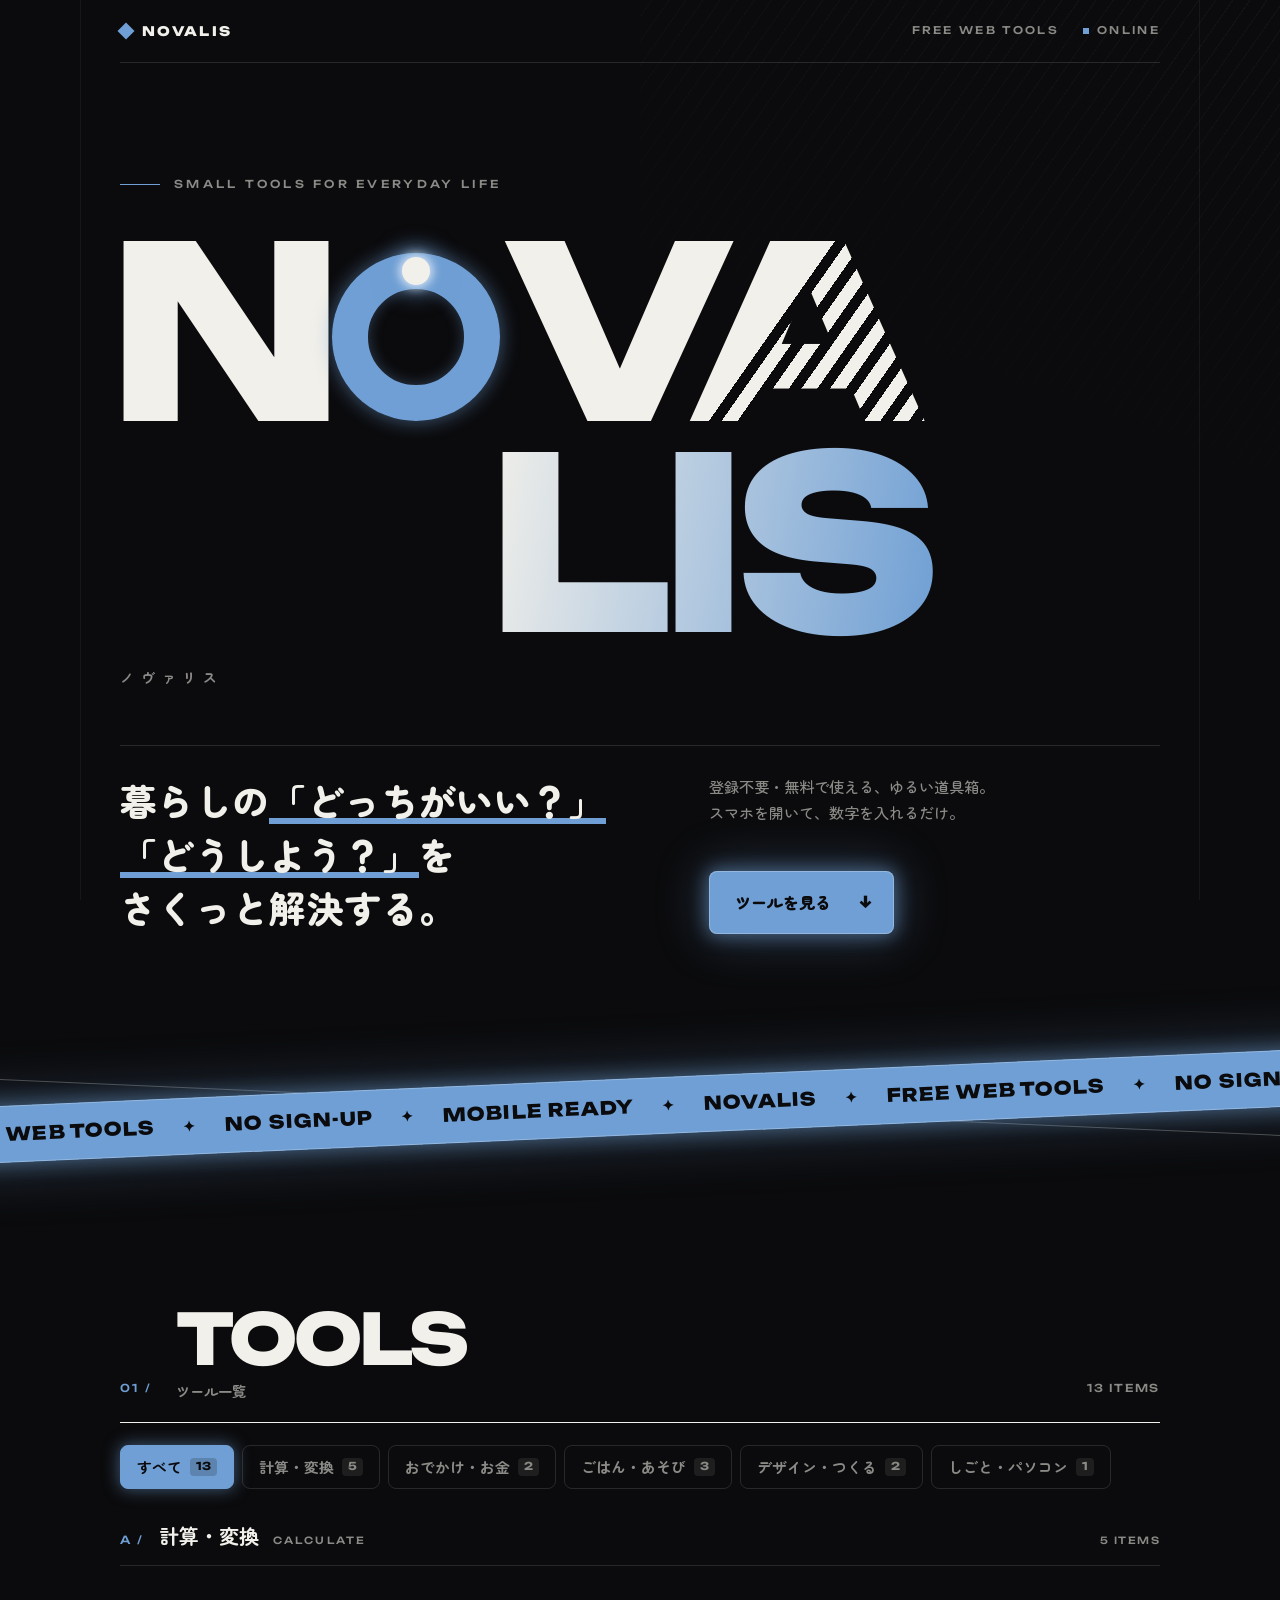
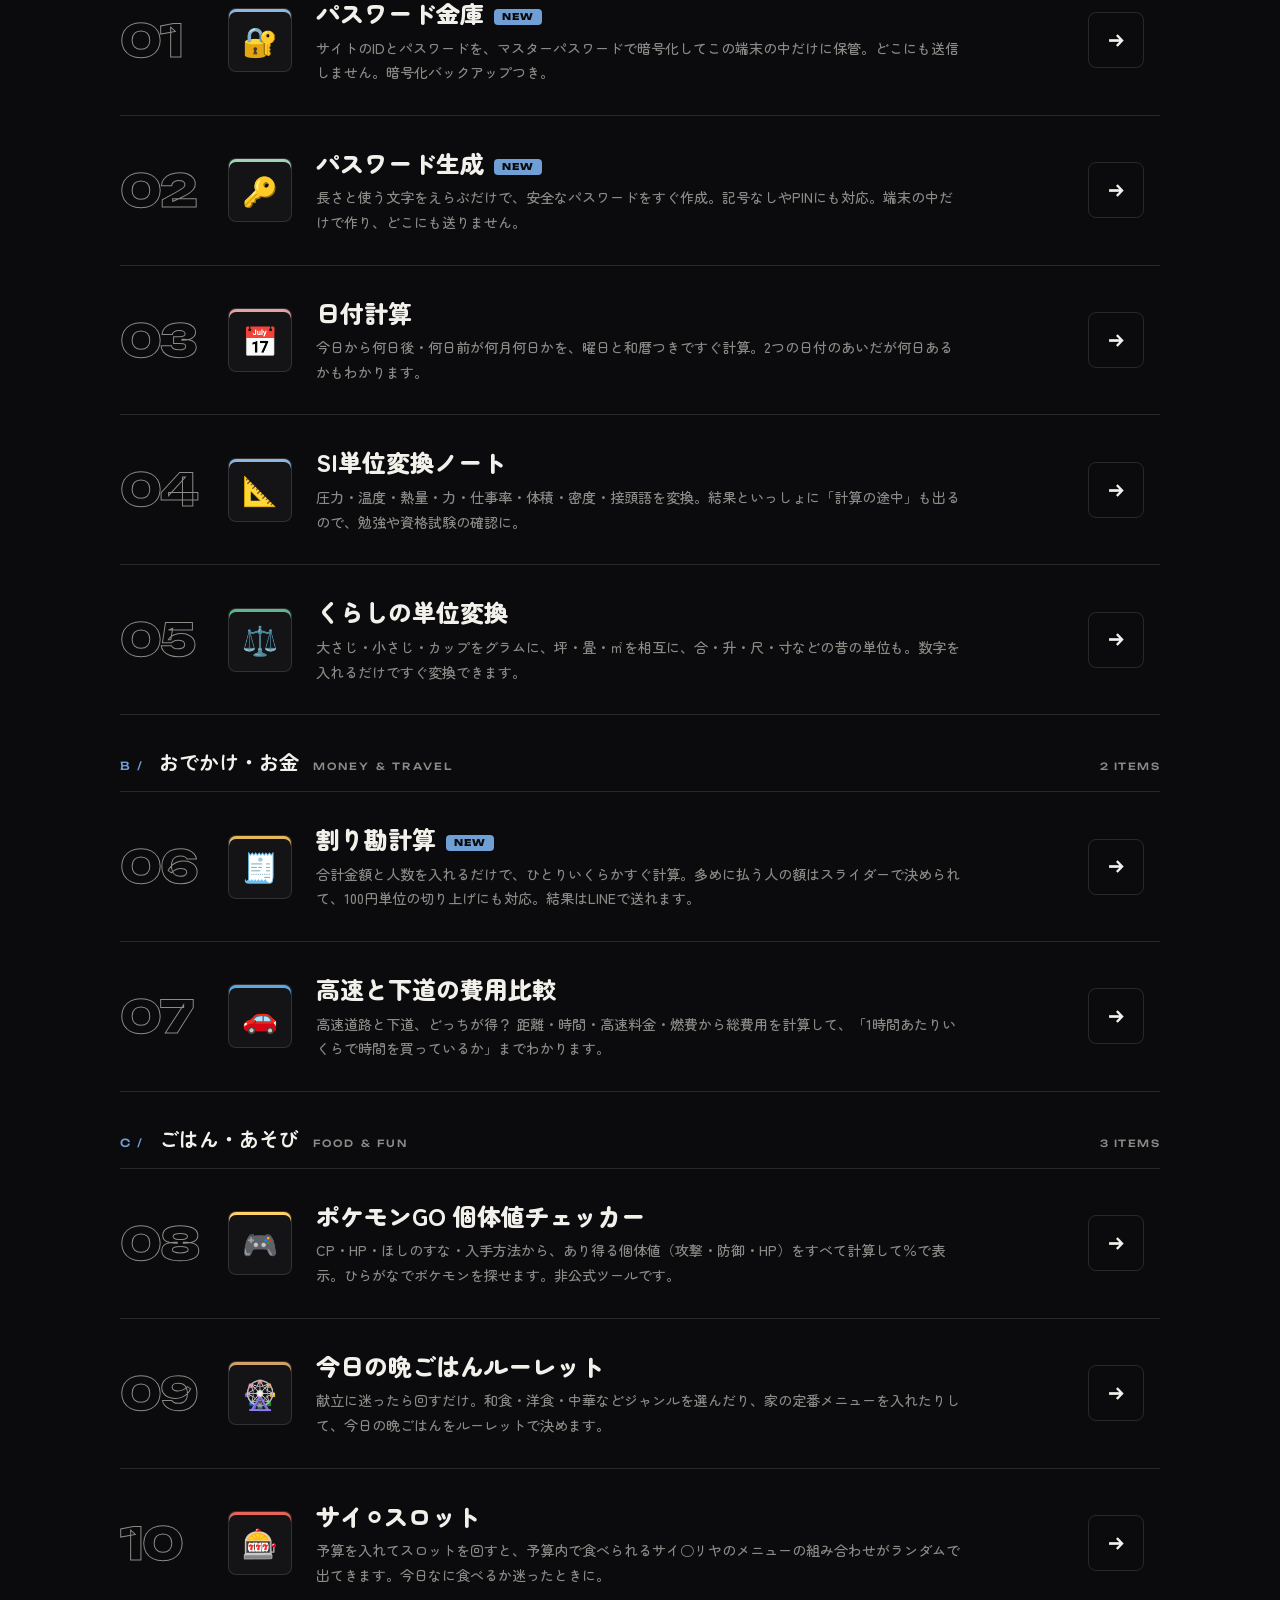
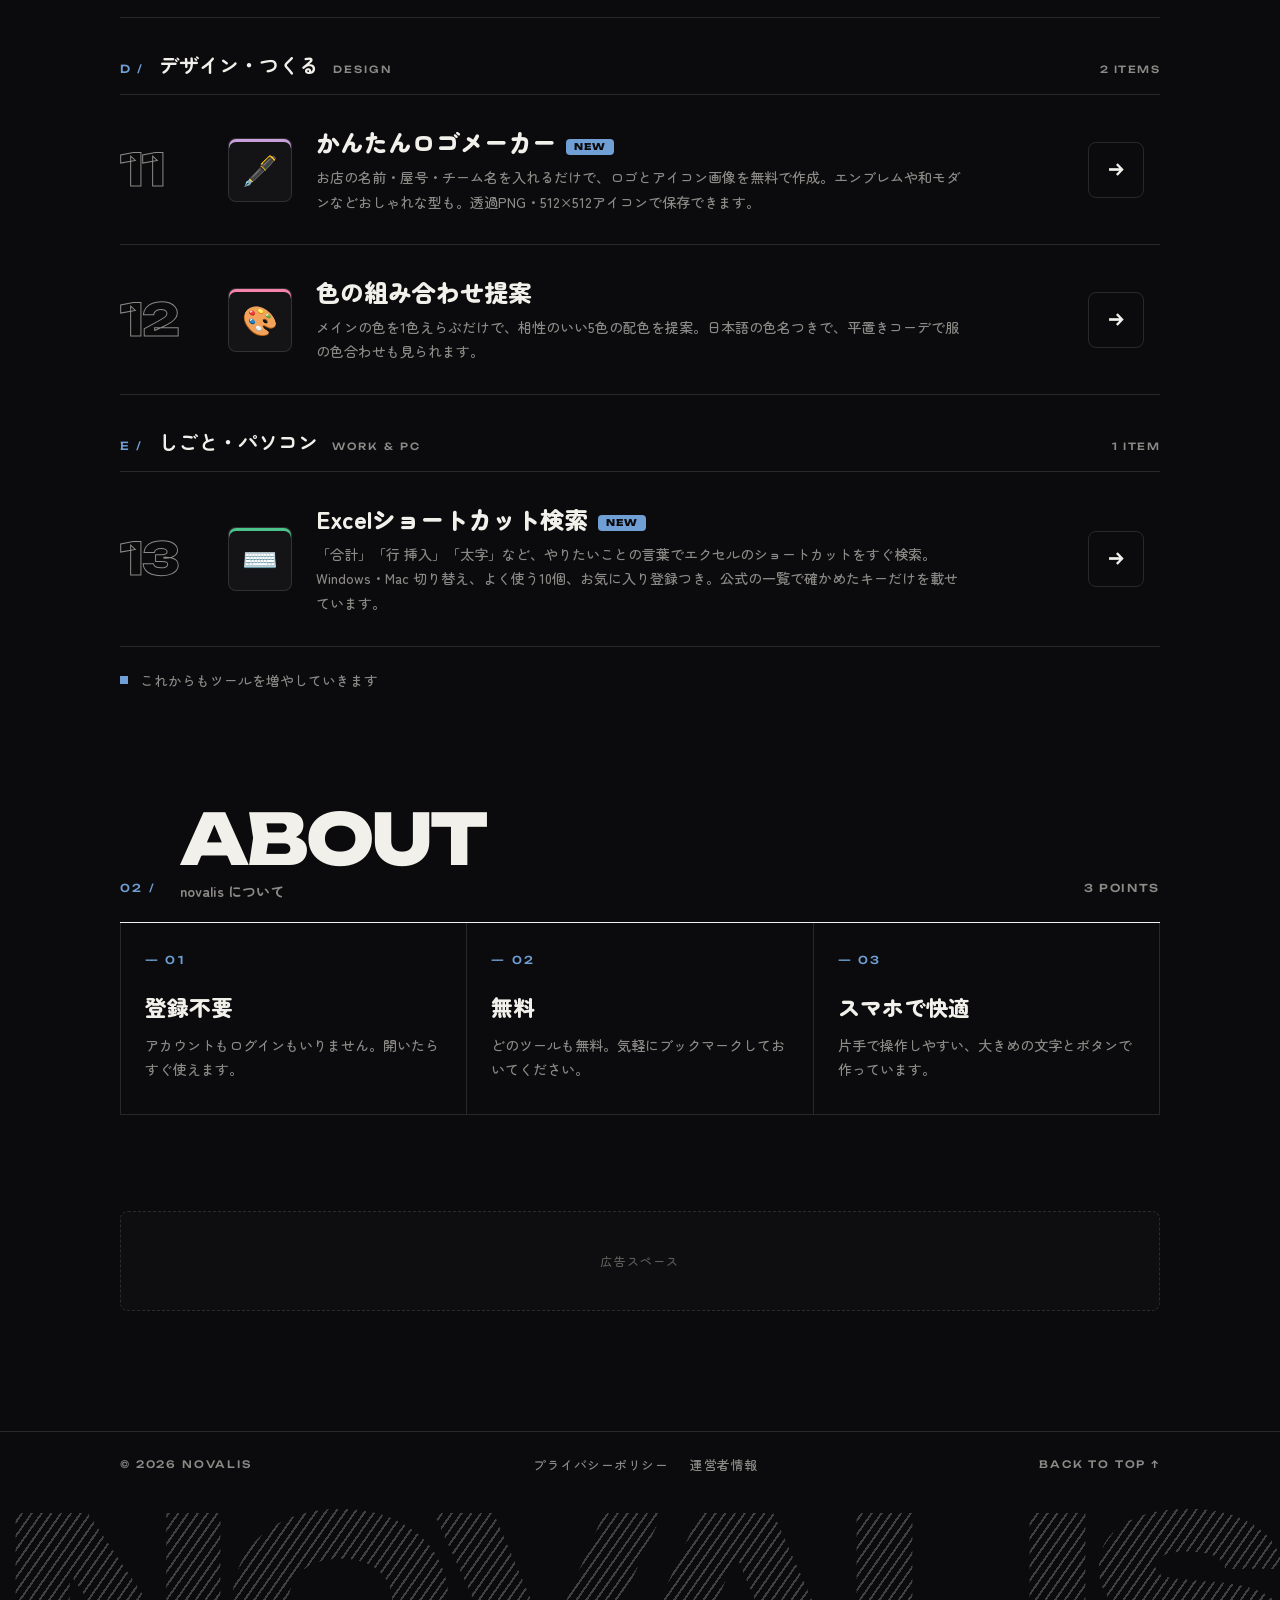
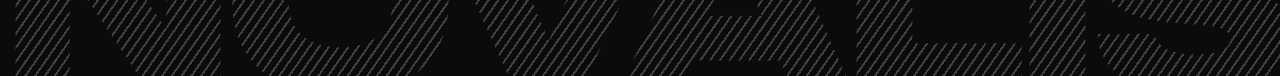
==== index.html @ 73d32dec "トップページに「Excelショートカット検索」を追加（区分「しごと・パソコン」を新設・noscript・sitemap・README） Co-Authored-By: Claude Opus 5.5 " ====
<!DOCTYPE html>
<html lang="ja">
<head>
  <meta charset="UTF-8">
  <meta name="viewport" content="width=device-width, initial-scale=1">
  <title>novalis｜暮らしの「どっちがいい？」を解決する無料Webツール集</title>
  <meta name="description" content="高速と下道の料金比較、予算内のランチメニュー決めスロットなど、暮らしのちょっとした「どっちがいい？」「どうしよう？」をさくっと解決する無料Webツール集。登録不要、スマホでもすぐ使えます。">
  <link rel="canonical" href="https://novalis-lab.github.io/">
  <meta name="theme-color" content="#0b0b0d">
  <!-- LINEやXでシェアしたときの表示 -->
  <meta property="og:type" content="website">
  <meta property="og:site_name" content="novalis">
  <meta property="og:locale" content="ja_JP">
  <meta property="og:url" content="https://novalis-lab.github.io/">
  <meta property="og:title" content="novalis｜暮らしの「どっちがいい？」を解決する無料Webツール集">
  <meta property="og:description" content="高速と下道の料金比較、予算内のメニュー決めスロットなど、登録不要ですぐ使える無料Webツール集。">
  <meta property="og:image" content="https://novalis-lab.github.io/ogp.png?v=20261113">
  <meta property="og:image:width" content="1200">
  <meta property="og:image:height" content="630">
  <meta property="og:image:alt" content="novalis - 暮らしの「どっちがいい？」をさくっと解決する無料Webツール集">
  <meta name="twitter:card" content="summary_large_image">
  <!-- 検索エンジン向けのサイト情報 -->
  <script type="application/ld+json">
  {
    "@context": "https://schema.org",
    "@type": "WebSite",
    "name": "novalis",
    "alternateName": "ノヴァリス",
    "url": "https://novalis-lab.github.io/",
    "description": "暮らしのちょっとした「どっちがいい？」「どうしよう？」をさくっと解決する無料Webツール集。",
    "inLanguage": "ja"
  }
  </script>
  <!-- サイトのアイコン（ブラウザのタブ・スマホのホーム画面） -->
  <link rel="icon" href="/icon.svg" type="image/svg+xml">
  <link rel="icon" href="/favicon-32.png" sizes="32x32" type="image/png">
  <link rel="icon" href="/icon-192.png" sizes="192x192" type="image/png">
  <link rel="apple-touch-icon" href="/apple-touch-icon.png">
  <link rel="manifest" href="/site.webmanifest">
  <!-- フォント（Google Fonts・無料） -->
  <link rel="preconnect" href="https://fonts.googleapis.com">
  <link rel="preconnect" href="https://fonts.gstatic.com" crossorigin>
  <!-- 全ページ共通（日本語フォント Zen Maru Gothic・角の丸み） -->
  <link rel="stylesheet" href="/common.css?v=20261113d">
  <link rel="stylesheet" href="style.css?v=20261113i">
</head>
<body>
  <!-- 背景の飾り（縦のガイド線と斜めのライン） -->
  <div class="bg" aria-hidden="true">
    <span class="bg-cols"></span>
    <span class="bg-slash"></span>
  </div>

  <div class="inner">
    <div class="topbar">
      <a class="logo" href="/"><span class="logo-mark" aria-hidden="true"></span>NOVALIS</a>
      <div class="topbar-meta">
        <span class="hide-sp">FREE WEB TOOLS</span>
        <span class="live">ONLINE</span>
      </div>
    </div>

    <header class="hero">
      <p class="hero-kicker">SMALL TOOLS FOR EVERYDAY LIFE</p>
      <h1 class="hero-title">
        <span class="hero-en" aria-hidden="true">
          <span class="line line-1"><span>N<i class="o"></i><span class="va">VA</span></span></span>
          <span class="line line-2"><span class="outline">LIS</span></span>
        </span>
        <span class="hero-ja-name">ノヴァリス</span>
      </h1>
      <div class="hero-grid">
        <p class="hero-copy reveal">暮らしの<em>「どっちがいい？」</em><br><em>「どうしよう？」</em>を<br>さくっと解決する。</p>
        <div class="hero-side reveal">
          <p class="hero-lead">登録不要・無料で使える、ゆるい道具箱。<br>スマホを開いて、数字を入れるだけ。</p>
          <a class="hero-cta" href="#tools">ツールを見る<span class="arrow" aria-hidden="true">↓</span></a>
        </div>
      </div>
    </header>
  </div>

  <!-- 斜めに流れる帯（飾り） -->
  <div class="ticker-wrap" aria-hidden="true">
    <div class="ticker">
      <div class="ticker-track">
        <span>FREE WEB TOOLS</span><span>NO SIGN-UP</span><span>MOBILE READY</span><span>NOVALIS</span>
        <span>FREE WEB TOOLS</span><span>NO SIGN-UP</span><span>MOBILE READY</span><span>NOVALIS</span>
        <span>FREE WEB TOOLS</span><span>NO SIGN-UP</span><span>MOBILE READY</span><span>NOVALIS</span>
        <span>FREE WEB TOOLS</span><span>NO SIGN-UP</span><span>MOBILE READY</span><span>NOVALIS</span>
      </div>
    </div>
  </div>

  <main class="inner">
    <section class="section" id="tools" aria-labelledby="tools-heading">
      <div class="section-head reveal">
        <span class="section-no" aria-hidden="true">01 /</span>
        <h2 id="tools-heading" class="section-title">
          <span class="section-en" aria-hidden="true">TOOLS</span>
          ツール一覧
        </h2>
        <span id="tool-count" class="count"></span>
      </div>

      <!-- ツールのカードは tools.js の内容から自動で作られます -->
      <!-- 区分の切り替えボタン（tools.js の CATEGORIES から自動で作られます） -->
      <div id="tool-filter" class="tool-filter" aria-label="ツールの区分"></div>
      <!-- 区分ごとの見出しとカード（tools.js の内容から自動で作られます） -->
      <div id="tool-groups" class="tool-groups"></div>

      <!-- JavaScriptが動かないときのための予備のリンク -->
      <noscript>
        <ul class="tool-list">
          <li><a class="tool-card" href="https://novalis-lab.github.io/excel-shortcuts/">Excelショートカット検索</a></li>
          <li><a class="tool-card" href="https://novalis-lab.github.io/logo-maker/">かんたんロゴメーカー</a></li>
          <li><a class="tool-card" href="https://novalis-lab.github.io/warikan/">割り勘計算</a></li>
          <li><a class="tool-card" href="https://novalis-lab.github.io/password-vault/">パスワード金庫</a></li>
          <li><a class="tool-card" href="https://novalis-lab.github.io/password-generator/">パスワード生成</a></li>
          <li><a class="tool-card" href="https://novalis-lab.github.io/iv-checker/">ポケモンGO 個体値チェッカー</a></li>
          <li><a class="tool-card" href="https://novalis-lab.github.io/color-palette/">色の組み合わせ提案</a></li>
          <li><a class="tool-card" href="https://novalis-lab.github.io/dinner-roulette/">今日の晩ごはんルーレット</a></li>
          <li><a class="tool-card" href="https://novalis-lab.github.io/date-calc/">日付計算</a></li>
          <li><a class="tool-card" href="https://novalis-lab.github.io/si-converter/">SI単位変換ノート</a></li>
          <li><a class="tool-card" href="https://novalis-lab.github.io/unit-converter/">くらしの単位変換</a></li>
          <li><a class="tool-card" href="https://novalis-lab.github.io/highway-cost/">高速と下道の費用比較</a></li>
          <li><a class="tool-card" href="https://novalis-lab.github.io/sai-slot/">サイ⚪︎スロット</a></li>
        </ul>
      </noscript>

      <p class="coming-soon"><span class="pulse" aria-hidden="true"></span>これからもツールを増やしていきます</p>
    </section>

    <section class="section" aria-labelledby="about-heading">
      <div class="section-head reveal">
        <span class="section-no" aria-hidden="true">02 /</span>
        <h2 id="about-heading" class="section-title">
          <span class="section-en" aria-hidden="true">ABOUT</span>
          novalis について
        </h2>
        <span class="count" aria-hidden="true">3 POINTS</span>
      </div>
      <ul class="features">
        <li class="reveal"><span class="feature-no">— 01</span><span class="feature-title">登録不要</span><span class="feature-text">アカウントもログインもいりません。開いたらすぐ使えます。</span></li>
        <li class="reveal"><span class="feature-no">— 02</span><span class="feature-title">無料</span><span class="feature-text">どのツールも無料。気軽にブックマークしておいてください。</span></li>
        <li class="reveal"><span class="feature-no">— 03</span><span class="feature-title">スマホで快適</span><span class="feature-text">片手で操作しやすい、大きめの文字とボタンで作っています。</span></li>
      </ul>
    </section>

    <!-- 広告スペース：将来ここに広告のコードを貼り付けます -->
    <aside class="ad-slot" aria-label="広告">
      <!-- 例：Google AdSense のコードをこの中に貼る -->
      <span class="ad-placeholder">広告スペース</span>
    </aside>
  </main>

  <footer class="site-footer">
    <div class="inner footer-row">
      <p>© <span id="year"></span> NOVALIS</p>
      <ul class="footer-links">
        <li><a href="/privacy/">プライバシーポリシー</a></li>
        <li><a href="/about/">運営者情報</a></li>
      </ul>
      <a href="#top" onclick="window.scrollTo({top:0});return false;">BACK TO TOP ↑</a>
    </div>
    <p class="footer-logo" aria-hidden="true">NOVALIS</p>
  </footer>

  <!-- ツールの一覧を先に読み込み、そのあとカードを作るプログラムを読み込みます -->
  <script src="tools.js?v=20261113n"></script>
  <script src="main.js?v=20261113l"></script>
</body>
</html>
---- common.css ----
/* ============================================================
   novalis 共通CSS（トップページと各ツールで読み込む）
   https://novalis-lab.github.io/common.css

   ・フォント（Google Fonts・無料）と角の丸みを、ここ1か所で管理します
   ・ここを変えて公開すると、読み込んでいる全ページに反映されます
     （各ページの common.css?v=〇〇 の数字も変えると、確実に新しい内容になります）
   ============================================================ */

/* Google Fonts（無料）
   ・Zen Maru Gothic … 日本語の見出し・本文（丸みのあるやわらかいゴシック）
   ・Unbounded       … 英字ロゴ「NOVALIS」・英字の見出し・数字 */
/* 日本語は「普通（400）」と「太字（700）」の2種類だけ読み込む。
   ページ側で 500 や 900 を指定していても、それぞれ 400・700 で表示されて、文字が潰れて見えない */
@import url("https://fonts.googleapis.com/css2?family=Unbounded:wght@500;700;800&family=Zen+Maru+Gothic:wght@400;700&display=swap");

:root {
  /* 日本語の見出し・本文のフォント */
  --font: "Zen Maru Gothic", "Hiragino Maru Gothic ProN", "Hiragino Sans", "Yu Gothic", "Noto Sans JP", Meiryo, sans-serif;

  /* 英字ロゴ・英字の見出し・数字のフォント */
  --font-en: "Unbounded", "Zen Maru Gothic", sans-serif;

  /* ボタンやカードの角の丸み */
  --radius: 8px;
}

/* 暗い背景でも文字が太って見えないように、なめらかに細く表示する（Mac・iPhone） */
body {
  -webkit-font-smoothing: antialiased;
  -moz-osx-font-smoothing: grayscale;
}

/* iPhone でボタンなどを連打しても、ダブルタップで画面が拡大・縮小しないように
   （manipulation はピンチでの拡大・スクロールはそのまま使える） */
button, a, input, textarea, select, label, summary,
[role="button"], [role="tab"], [data-role] {
  touch-action: manipulation;
}
---- style.css ----
/* ============================================================
   色やフォントの設定（ここを変えると全体が変わります）
   ============================================================ */
:root {
  --bg: #0b0b0d;          /* 背景（ほぼ黒） */
  --bg-2: #141417;        /* 少し明るい黒（アイコンの箱など） */
  --text: #f2f0ea;        /* 文字（少しあたたかい白） */
  --muted: #8b8a86;       /* 薄い文字 */
  --line: rgba(255, 255, 255, 0.12);
  --accent: #6f9fd4;      /* 差し色（落ち着いた青）※ここを変えると全体の差し色が変わる（ボタンと帯の光 .hero-cta / .ticker の色も合わせて変える） */
  --accent-ink: #0b0b0d;  /* 差し色の上に乗る文字の色 */
  /* フォント（--font・--font-en）と角の丸み（--radius）は common.css で共通管理 */
  --gutter: clamp(16px, 4vw, 40px);
  --max: 1120px;
}

* { box-sizing: border-box; }
html { -webkit-text-size-adjust: 100%; scroll-behavior: smooth; }
body {
  margin: 0;
  min-height: 100vh;
  background: var(--bg);
  color: var(--text);
  font-family: var(--font);
  font-weight: 500;
  line-height: 1.7;
  overflow-x: hidden;
}
::selection { background: var(--accent); color: var(--accent-ink); }
a { color: inherit; }

/* ---------- 背景（縦のガイド線と斜めのライン） ---------- */
.bg { position: fixed; inset: 0; z-index: -1; pointer-events: none; overflow: hidden; }
.bg-cols {
  position: absolute;
  inset: 0;
  max-width: var(--max);
  margin: 0 auto;
  border-left: 1px solid rgba(255, 255, 255, 0.05);
  border-right: 1px solid rgba(255, 255, 255, 0.05);
  background: linear-gradient(90deg, transparent calc(50% - 0.5px), rgba(255, 255, 255, 0.05) calc(50% - 0.5px), rgba(255, 255, 255, 0.05) calc(50% + 0.5px), transparent calc(50% + 0.5px));
}
.bg-slash {
  position: absolute;
  top: -10%;
  right: -25%;
  width: 75%;
  height: 120%;
  background: repeating-linear-gradient(-55deg, rgba(255, 255, 255, 0.04) 0 1px, transparent 1px 14px);
  animation: drift 14s ease-in-out infinite alternate;
  -webkit-mask-image: linear-gradient(200deg, #000 10%, transparent 60%);
          mask-image: linear-gradient(200deg, #000 10%, transparent 60%);
}

.inner { max-width: var(--max); margin: 0 auto; padding: 0 var(--gutter); }

/* ---------- 一番上のバー ---------- */
.topbar {
  display: flex;
  align-items: center;
  justify-content: space-between;
  gap: 16px;
  padding-top: 20px;
  padding-bottom: 20px;
  border-bottom: 1px solid var(--line);
  font-family: var(--font-en);
  font-size: 0.66rem;
  letter-spacing: 0.22em;
}
.logo {
  display: inline-flex;
  align-items: center;
  gap: 10px;
  font-weight: 800;
  font-size: 0.82rem;
  letter-spacing: 0.18em;
  text-decoration: none;
}
.logo-mark { width: 12px; height: 12px; background: var(--accent); transform: rotate(45deg); }
.topbar-meta { display: flex; gap: 24px; color: var(--muted); }
.live { display: inline-flex; align-items: center; gap: 8px; }
.live::before {
  content: "";
  width: 6px;
  height: 6px;
  background: var(--accent);
  animation: blink 1.6s steps(2, end) infinite;
}
@keyframes blink { 50% { opacity: 0; } }
@keyframes drift { to { transform: translate(-60px, 24px); } }

/* ---------- ヒーロー ---------- */
.hero { padding-top: clamp(48px, 10vw, 112px); }
.hero-kicker {
  display: flex;
  align-items: center;
  gap: 14px;
  margin: 0 0 clamp(20px, 3vw, 32px);
  font-family: var(--font-en);
  font-size: 0.68rem;
  letter-spacing: 0.3em;
  color: var(--muted);
}
.hero-kicker::before { content: ""; width: 40px; height: 1px; background: var(--accent); }
.hero-title { margin: 0; }
.hero-en {
  display: block;
  font-family: var(--font-en);
  font-weight: 800;
  font-size: clamp(4.2rem, 24vw, 15rem);
  line-height: 0.88;
  letter-spacing: -0.05em;
  margin-left: -0.05em;
}
.hero-en .line { display: block; }
.hero-en .line-2 { padding-left: min(1.58em, calc(100% - 1.95em)); } /* LISの位置：Lの左端がOとVの中間にくる（画面が狭いときは、はみ出さない所まで） */
/* 「LIS」は白から差し色へのなめらかなグラデーション */
.hero-en .outline {
  color: transparent;
  background: linear-gradient(100deg, var(--text) 0%, var(--accent) 35%, var(--text) 70%, var(--accent) 100%);
  background-size: 200% 100%;
  -webkit-background-clip: text;
          background-clip: text;
  animation: flow 7s linear infinite;
}
@keyframes flow { to { background-position: -200% 0; } }
/* 「VA」に右上から黒い実線（背景色）を数本入れて、文字を切り込んだように見せる */
.hero-en .va {
  position: relative;
  padding-right: 0.08em;     /* 文字の右端が切れないように */
  margin-right: -0.08em;
}
.hero-en .va::after {
  content: "";
  position: absolute;
  top: 0;
  bottom: 0;
  left: 0;
  right: 0;
  pointer-events: none;
  /* 背景の斜線と同じ角度（-55deg）の線を8本、Aのあたりに（太さは各 2%） */
  background: linear-gradient(-55deg,
    transparent 0 8%,
    var(--bg) 8.0% 10.0%,
    transparent 10.0% 12.5%,
    var(--bg) 12.5% 14.5%,
    transparent 14.5% 17.0%,
    var(--bg) 17.0% 19.0%,
    transparent 19.0% 21.5%,
    var(--bg) 21.5% 23.5%,
    transparent 23.5% 26.0%,
    var(--bg) 26.0% 28.0%,
    transparent 28.0% 30.5%,
    var(--bg) 30.5% 32.5%,
    transparent 32.5% 35.0%,
    var(--bg) 35.0% 37.0%,
    transparent 37.0% 39.5%,
    var(--bg) 39.5% 41.5%,
    transparent 41.5% 100%);
  /* 右上の角から左下へ向かって描かれていく */
  animation: slash-in 1s cubic-bezier(.6, 0, .2, 1) 1.2s both;
}
@keyframes slash-in {
  from { clip-path: inset(0 0 100% 100%); }
  to   { clip-path: inset(0 0 0 0); }
}
/* 「O」を差し色の丸いリングに置きかえる（ボタンと同じリズムでやわらかく光る） */
.hero-en .o,
.notfound .o {
  display: inline-block;
  width: 0.7em;
  height: 0.7em;
  margin: 0 0.02em 0 0;
  border: 0.15em solid var(--accent);
  border-radius: 50%;
  vertical-align: 0;
  position: relative;
  box-shadow: 0 0 18px 2px rgba(111, 159, 212, 0.45), inset 0 0 14px rgba(111, 159, 212, 0.35);
  animation:
    pop 0.9s cubic-bezier(.3, 1.6, .5, 1) 0.35s both,
    glow-ring 2.8s ease-in-out infinite,
    orbit 6s linear infinite;
}
/* リングのまわりを回る光の粒 */
.hero-en .o::after,
.notfound .o::after {
  content: "";
  position: absolute;
  top: -0.135em;
  left: 50%;
  width: 0.12em;
  height: 0.12em;
  margin-left: -0.06em;
  border-radius: 50%;
  background: var(--text);
  box-shadow: 0 0 10px 3px rgba(255, 255, 255, 0.7), 0 0 24px 6px rgba(111, 159, 212, 0.8);
}
@keyframes pop { from { scale: 0; } }
@keyframes orbit { to { rotate: 360deg; } }
@keyframes glow-ring {
  50% { box-shadow: 0 0 30px 6px rgba(111, 159, 212, 0.65), inset 0 0 20px rgba(111, 159, 212, 0.5); }
}
.hero-ja-name {
  display: block;
  margin-top: 18px;
  font-size: 0.85rem;
  font-weight: 700;
  letter-spacing: 0.5em;
  color: var(--muted);
}
.hero-grid {
  display: grid;
  grid-template-columns: 1.2fr 1fr;
  gap: 24px 48px;
  margin-top: clamp(28px, 5vw, 56px);
  padding: 28px 0 clamp(48px, 7vw, 88px);
  border-top: 1px solid var(--line);
}
.hero-copy {
  margin: 0;
  font-size: clamp(1.45rem, 3.6vw, 2.3rem);
  font-weight: 900;
  line-height: 1.45;
  letter-spacing: 0.01em;
}
.hero-copy em {
  font-style: normal;
  white-space: nowrap;
  background: linear-gradient(transparent 84%, var(--accent) 84%, var(--accent) 94%, transparent 94%) no-repeat left / 100% 100%;
}
/* 表示されたときに、下線が左からスッと引かれる */
.js .hero-copy em { background-size: 0% 100%; transition: background-size 0.9s cubic-bezier(.7, 0, .2, 1) 0.5s; }
.js .hero-copy em + br + em { transition-delay: 0.9s; }
.js .hero-copy.is-visible em { background-size: 100% 100%; }
.hero-side { display: flex; flex-direction: column; justify-content: space-between; gap: 24px; }
.hero-lead { margin: 0; color: var(--muted); font-size: 0.95rem; }
.hero-cta {
  position: relative;
  align-self: flex-start;
  display: inline-flex;
  align-items: center;
  gap: 28px;
  padding: 18px 22px 18px 26px;
  background: var(--accent);
  color: var(--accent-ink);
  font-weight: 900;
  text-decoration: none;
  overflow: hidden;
  isolation: isolate;
  /* ボタンがやわらかく光り、ゆっくり呼吸するように明るさが変わる */
  box-shadow:
    0 0 0 1px rgba(255, 255, 255, 0.25) inset,
    0 0 18px 2px rgba(111, 159, 212, 0.55),
    0 0 48px 6px rgba(111, 159, 212, 0.28);
  animation: glow 2.8s ease-in-out infinite;
  transition: box-shadow 0.3s;
}
@keyframes glow {
  50% {
    box-shadow:
      0 0 0 1px rgba(255, 255, 255, 0.35) inset,
      0 0 26px 4px rgba(111, 159, 212, 0.75),
      0 0 70px 14px rgba(111, 159, 212, 0.38);
  }
}
.hero-cta:hover {
  animation-play-state: paused;
  box-shadow:
    0 0 0 1px rgba(255, 255, 255, 0.4) inset,
    0 0 30px 6px rgba(111, 159, 212, 0.85),
    0 0 90px 20px rgba(111, 159, 212, 0.45);
}
.hero-cta::before {
  content: "";
  position: absolute;
  inset: 0;
  z-index: -1;
  background: var(--text);
  transform: scaleX(0);
  transform-origin: right;
  transition: transform 0.4s cubic-bezier(.7, 0, .2, 1);
}
.hero-cta:hover::before { transform: scaleX(1); transform-origin: left; }
.hero-cta .arrow { font-family: var(--font-en); transition: transform 0.3s; }
.hero-cta:hover .arrow { transform: translateY(3px); }

/* ---------- 斜めに流れる帯 ---------- */
.ticker-wrap { position: relative; padding: 56px 0; overflow: hidden; overflow-x: clip; overflow-y: visible; } /* 横だけ切り、上下は光がはみ出せるように */
.ticker-wrap::before {
  /* 帯の後ろに、逆向きの細い線を交差させる */
  content: "";
  position: absolute;
  left: -5%;
  right: -5%;
  top: 50%;
  height: 1px;
  background: var(--muted);
  opacity: 0.5;
  transform: rotate(2.5deg);
}
.ticker {
  position: relative;
  margin: 0 -5%;
  padding: 13px 0;
  background: var(--accent);
  color: var(--accent-ink);
  transform: rotate(-2.5deg);
  overflow: hidden;
  white-space: nowrap;
  /* 帯もボタンと同じリズムでやわらかく光る */
  box-shadow:
    0 0 0 1px rgba(255, 255, 255, 0.25) inset,
    0 0 20px 2px rgba(111, 159, 212, 0.5),
    0 0 54px 8px rgba(111, 159, 212, 0.25);
  animation: glow-band 2.8s ease-in-out infinite;
}
@keyframes glow-band {
  50% {
    box-shadow:
      0 0 0 1px rgba(255, 255, 255, 0.35) inset,
      0 0 28px 4px rgba(111, 159, 212, 0.7),
      0 0 76px 14px rgba(111, 159, 212, 0.35);
  }
}
.ticker-track { display: inline-flex; animation: marquee 30s linear infinite; }
.ticker-track span {
  display: inline-flex;
  align-items: center;
  gap: 28px;
  padding-right: 28px;
  font-family: var(--font-en);
  font-weight: 800;
  font-size: clamp(0.85rem, 2.2vw, 1.15rem);
  letter-spacing: 0.06em;
}
.ticker-track span::after { content: "✦"; font-size: 0.8em; }
@keyframes marquee { to { transform: translateX(-50%); } }

/* ---------- セクションの見出し ---------- */
.section { padding-top: clamp(56px, 9vw, 112px); scroll-margin-top: 16px; }
.section-head {
  display: grid;
  grid-template-columns: auto 1fr auto;
  align-items: end;
  gap: 12px 24px;
  margin-bottom: 0;
  padding-bottom: 18px;
  border-bottom: 1px solid var(--text);
}
.section-no {
  font-family: var(--font-en);
  font-size: 0.68rem;
  letter-spacing: 0.2em;
  color: var(--accent);
  padding-bottom: 0.6em;
}
.section-title { margin: 0; font-size: 0.88rem; font-weight: 700; color: var(--muted); }
.section-en {
  display: block;
  margin-bottom: 6px;
  font-family: var(--font-en);
  font-size: clamp(2.3rem, 7vw, 4.4rem);
  font-weight: 800;
  line-height: 1;
  letter-spacing: -0.04em;
  color: var(--text);
}
.count {
  font-family: var(--font-en);
  font-size: 0.68rem;
  letter-spacing: 0.15em;
  color: var(--muted);
  padding-bottom: 0.6em;
}

/* ---------- ツールの一覧（1行ずつのリスト） ---------- */
.tool-list { list-style: none; margin: 0; padding: 0; }
.tool-list li { border-bottom: 1px solid var(--line); }
.tool-card {
  --tool: var(--accent);
  position: relative;
  display: grid;
  grid-template-columns: 84px 64px 1fr 56px;
  align-items: center;
  gap: 24px;
  padding: 30px 16px 30px 0;
  color: inherit;
  text-decoration: none;
  isolation: isolate;
  transition: color 0.3s, padding 0.4s cubic-bezier(.7, 0, .2, 1);
}
/* マウスを乗せると差し色が左からサッと広がる */
.tool-card::before {
  content: "";
  position: absolute;
  inset: 0;
  z-index: -1;
  background: var(--accent);
  transform: scaleX(0);
  transform-origin: right;
  transition: transform 0.45s cubic-bezier(.7, 0, .2, 1);
}
@media (hover: hover) {
  .tool-card:hover { color: var(--accent-ink); padding-left: 16px; }
  .tool-card:hover::before { transform: scaleX(1); transform-origin: left; }
  .tool-card:hover .tool-num { -webkit-text-stroke-color: var(--accent-ink); }
  .tool-card:hover .tool-icon { background: var(--accent-ink); border-color: var(--accent-ink); }
  .tool-card:hover .tool-desc { color: rgba(11, 11, 13, 0.75); }
  .tool-card:hover .tool-go { background: var(--accent-ink); color: var(--accent); border-color: var(--accent-ink); }
  .tool-card:hover .tool-go span { transform: rotate(-45deg); }
  .tool-card:hover .badge-new { background: var(--accent-ink); color: var(--accent); }
}
.tool-card:active::before { transform: scaleX(1); transform-origin: left; transition-duration: 0.2s; }
.tool-card:focus-visible { outline: 2px solid var(--accent); outline-offset: 4px; }

.tool-num {
  font-family: var(--font-en);
  font-size: clamp(2rem, 3.6vw, 2.8rem);
  font-weight: 800;
  line-height: 1;
  letter-spacing: -0.05em;
  color: transparent;
  -webkit-text-stroke: 1px var(--muted);
  transition: -webkit-text-stroke-color 0.3s;
}
.tool-icon {
  width: 64px;
  height: 64px;
  display: grid;
  place-items: center;
  font-size: 1.8rem;
  background: var(--bg-2);
  border: 1px solid var(--line);
  box-shadow: inset 0 3px 0 var(--tool);
  transition: background 0.3s, border-color 0.3s;
}
.tool-body { display: block; min-width: 0; }
.tool-name { display: block; font-size: clamp(1.15rem, 2.4vw, 1.5rem); font-weight: 900; line-height: 1.4; }
.tool-desc {
  display: block;
  margin-top: 6px;
  max-width: 46em;
  font-size: 0.88rem;
  line-height: 1.75;
  color: var(--muted);
  transition: color 0.3s;
}
.tool-go {
  width: 56px;
  height: 56px;
  display: grid;
  place-items: center;
  border: 1px solid var(--line);
  font-family: var(--font-en);
  font-size: 1.2rem;
  transition: background 0.3s, color 0.3s, border-color 0.3s;
}
.tool-go span { display: block; transition: transform 0.35s; }
.badge-new {
  display: inline-block;
  margin-left: 10px;
  padding: 2px 8px 1px;
  background: var(--accent);
  color: var(--accent-ink);
  font-family: var(--font-en);
  font-size: 0.58rem;
  font-weight: 800;
  letter-spacing: 0.12em;
  vertical-align: 0.3em;
  transition: background 0.3s, color 0.3s;
}

/* JavaScriptが動かないとき用の簡易表示 */
noscript .tool-card { display: block; padding: 20px 0; font-weight: 700; }

.coming-soon {
  display: flex;
  align-items: center;
  gap: 12px;
  margin: 22px 0 0;
  color: var(--muted);
  font-size: 0.85rem;
}
.pulse { width: 8px; height: 8px; background: var(--accent); animation: pulse 2s ease-out infinite; }
@keyframes pulse {
  0%   { box-shadow: 0 0 0 0 rgba(111, 159, 212, 0.5); }
  100% { box-shadow: 0 0 0 12px rgba(111, 159, 212, 0); }
}

/* ---------- 特徴（3つ並び） ---------- */
.features {
  display: grid;
  grid-template-columns: repeat(3, 1fr);
  margin: 0;
  padding: 0;
  list-style: none;
  border-left: 1px solid var(--line);
}
.features li {
  padding: 28px 24px 32px;
  border-right: 1px solid var(--line);
  border-bottom: 1px solid var(--line);
  transition: background 0.3s;
}
.features li:hover { background: rgba(255, 255, 255, 0.025); }
.feature-no { display: block; font-family: var(--font-en); font-size: 0.68rem; letter-spacing: 0.2em; color: var(--accent); }
.feature-title { display: block; margin: 20px 0 8px; font-size: 1.35rem; font-weight: 900; }
.feature-text { display: block; color: var(--muted); font-size: 0.88rem; }

/* ---------- 広告スペース ---------- */
.ad-slot {
  margin: clamp(56px, 8vw, 96px) 0 0;
  min-height: 100px;
  display: flex;
  align-items: center;
  justify-content: center;
  border: 1px dashed var(--line);
  background: rgba(255, 255, 255, 0.015);
}
.ad-placeholder { font-size: 0.75rem; letter-spacing: 0.1em; color: #5d5c58; }

/* ---------- フッター ---------- */
.site-footer { margin-top: clamp(64px, 10vw, 120px); border-top: 1px solid var(--line); overflow: hidden; }
.footer-row {
  display: flex;
  justify-content: space-between;
  align-items: center;
  gap: 16px;
  padding-top: 22px;
  padding-bottom: 8px;
  font-family: var(--font-en);
  font-size: 0.64rem;
  letter-spacing: 0.18em;
  color: var(--muted);
}
.footer-row p { margin: 0; }
.footer-row a { text-decoration: none; transition: color 0.2s; }
.footer-row a:hover { color: var(--accent); }
.footer-logo {
  margin: 0;
  font-family: var(--font-en);
  font-weight: 800;
  font-size: clamp(3.4rem, 19vw, 15rem);
  line-height: 0.8;
  letter-spacing: -0.05em;
  text-align: center;
  white-space: nowrap;
  color: transparent;
  background: repeating-linear-gradient(-55deg, rgba(255, 255, 255, 0.22) 0 2px, transparent 2px 8px);
  -webkit-background-clip: text;
          background-clip: text;
  transform: translateY(12%);
  user-select: none;
}

/* ---------- 動き（読み込み時・スクロール時） ---------- */
/* 文字がせり上がるときの「窓」。上下に余白をとって、Oの光が切れないようにする */
.js .hero-en { display: flex; flex-direction: column; } /* 行どうしの余白が重ならないように */
.js .hero-en .line { overflow: hidden; padding-top: 72px; padding-bottom: 72px; margin-top: -72px; margin-bottom: -72px; }
.js .hero-en .line > span { display: block; transform: translateY(calc(100% + 80px)); animation: rise 1s cubic-bezier(.2, .7, .2, 1) forwards; }
.js .hero-en .line-2 > span { animation-delay: 0.12s; }
@keyframes rise { to { transform: none; } }

.js .reveal {
  opacity: 0;
  transform: translateY(24px);
  transition: opacity 0.8s cubic-bezier(.2, .7, .2, 1), transform 0.8s cubic-bezier(.2, .7, .2, 1);
}
.js .reveal.is-visible { opacity: 1; transform: none; }
.js .tool-card.reveal {
  transition: opacity 0.8s cubic-bezier(.2, .7, .2, 1), transform 0.8s cubic-bezier(.2, .7, .2, 1), color 0.3s, padding 0.4s cubic-bezier(.7, 0, .2, 1);
}

/* ---------- タブレット・スマホ向け ---------- */
@media (max-width: 760px) {
  .hero-grid { grid-template-columns: 1fr; }
  .features { grid-template-columns: 1fr; }
  .features li { padding: 22px 20px 24px; }
  .feature-title { margin-top: 8px; }
  .topbar-meta .hide-sp { display: none; }
  .tool-card {
    grid-template-columns: 52px 1fr 44px;
    gap: 16px;
    padding: 24px 0;
    align-items: start;
  }
  .tool-num {
    position: absolute;
    top: 10px;
    right: 0;
    font-size: 0.66rem;
    letter-spacing: 0.12em;
    color: var(--muted);
    -webkit-text-stroke: 0;
  }
  .tool-icon { width: 52px; height: 52px; font-size: 1.45rem; }
  .tool-go { width: 44px; height: 44px; font-size: 1rem; align-self: center; }
}
@media (max-width: 760px) and (hover: hover) {
  .tool-card:hover { padding-left: 10px; padding-right: 10px; }
  .tool-card:hover .tool-num { color: var(--accent-ink); }
}
@media (max-width: 420px) {
  .section-head { grid-template-columns: 1fr auto; }
  .section-no { grid-column: 1 / -1; padding-bottom: 0; }
}

/* ---------- ツールの区分（切り替えボタンと見出し） ---------- */
.tool-filter {
  display: flex;
  flex-wrap: wrap;
  gap: 8px;
  margin: 22px 0 6px;
}
.tool-filter button {
  display: inline-flex;
  align-items: center;
  gap: 8px;
  min-height: 44px;
  padding: 6px 16px;
  border: 1px solid var(--line);
  border-radius: var(--radius, 8px);
  background: transparent;
  color: var(--muted);
  font: inherit;
  font-size: 0.92rem;
  font-weight: 700;
  cursor: pointer;
  transition: color 0.2s, border-color 0.2s, background 0.2s, box-shadow 0.3s;
}
.tool-filter button:hover { color: var(--text); border-color: var(--accent); }
.tool-filter .f-count {
  min-width: 1.6em;
  padding: 0 6px;
  border-radius: calc(var(--radius, 8px) / 2);
  background: rgba(255, 255, 255, 0.08);
  font-family: var(--font-en);
  font-size: 0.68rem;
  line-height: 1.6;
  text-align: center;
}
.tool-filter button[aria-pressed="true"] {
  background: var(--accent);
  border-color: var(--accent);
  color: var(--accent-ink);
  box-shadow: 0 0 16px 1px rgba(111, 159, 212, 0.5);
}
.tool-filter button[aria-pressed="true"] .f-count { background: rgba(11, 11, 13, 0.18); }

@media (max-width: 760px) {
  /* スマホでは1列に並べて、横にスクロール */
  .tool-filter {
    flex-wrap: nowrap;
    overflow-x: auto;
    margin-left: calc(var(--gutter) * -1);
    margin-right: calc(var(--gutter) * -1);
    padding: 2px var(--gutter) 6px;
    scrollbar-width: none;
  }
  .tool-filter::-webkit-scrollbar { display: none; }
  .tool-filter button { flex: 0 0 auto; }
}
.tool-group { margin-top: 30px; }
.tool-group[hidden] { display: none; }
.group-head {
  display: flex;
  align-items: baseline;
  flex-wrap: wrap;
  gap: 4px 14px;
  padding: 0 0 12px;
  border-bottom: 1px solid var(--line);
}
.group-no {
  font-family: var(--font-en);
  font-size: 0.7rem;
  letter-spacing: 0.2em;
  color: var(--accent);
}
.group-title { margin: 0; font-size: 1.25rem; font-weight: 700; }
.group-en {
  font-family: var(--font-en);
  font-size: 0.62rem;
  letter-spacing: 0.22em;
  color: var(--muted);
}
.group-count {
  margin-left: auto;
  font-family: var(--font-en);
  font-size: 0.62rem;
  letter-spacing: 0.15em;
  color: var(--muted);
}

/* ---------- フッターのリンク（プライバシーポリシー・運営者情報） ---------- */
.footer-links {
  display: flex;
  flex-wrap: wrap;
  gap: 8px 22px;
  margin: 0;
  padding: 0;
  list-style: none;
  font-family: var(--font);
  font-size: 0.8rem;
  letter-spacing: 0.04em;
}
.footer-links a { color: var(--muted); text-decoration: none; transition: color 0.2s; }
.footer-links a:hover { color: var(--accent); }
.footer-row { flex-wrap: wrap; }

/* ---------- 下層ページ（プライバシーポリシー・運営者情報・404） ---------- */
.page { padding: clamp(40px, 8vw, 80px) 0 0; }
.page-kicker {
  display: flex;
  align-items: center;
  gap: 14px;
  margin: 0 0 16px;
  font-family: var(--font-en);
  font-size: 0.68rem;
  letter-spacing: 0.3em;
  color: var(--muted);
}
.page-kicker::before { content: ""; width: 40px; height: 1px; background: var(--accent); }
.page-title {
  margin: 0;
  font-size: clamp(1.9rem, 6vw, 3rem);
  font-weight: 700;
  line-height: 1.3;
}
.page-title .u-line { background: linear-gradient(transparent 84%, var(--accent) 84%, var(--accent) 94%, transparent 94%); }
.page-lead {
  margin: 18px 0 0;
  padding-top: 18px;
  border-top: 1px solid var(--line);
  color: var(--muted);
  font-size: 0.95rem;
}

/* 本文（番号つきの見出し） */
.doc { max-width: 760px; counter-reset: doc; }
.doc section {
  counter-increment: doc;
  margin-top: 28px;
  padding: 24px 20px 22px;
  border: 1px solid var(--line);
  border-top: 1px solid var(--text);
  border-radius: var(--radius, 8px);
  background: rgba(255, 255, 255, 0.025);
}
.doc h2 { margin: 0 0 12px; font-size: 1.2rem; font-weight: 700; line-height: 1.5; }
.doc h2::before {
  content: counter(doc, decimal-leading-zero) " /";
  display: block;
  margin-bottom: 4px;
  font-family: var(--font-en);
  font-size: 0.66rem;
  letter-spacing: 0.2em;
  color: var(--accent);
}
.doc p { margin: 0 0 12px; font-size: 0.95rem; line-height: 1.9; }
.doc p:last-child { margin-bottom: 0; }
.doc ul { margin: 0 0 12px; padding: 0; list-style: none; }
.doc ul li { position: relative; padding: 4px 0 4px 20px; font-size: 0.95rem; line-height: 1.8; }
.doc ul li::before {
  content: "";
  position: absolute;
  left: 3px;
  top: 0.95em;
  width: 7px;
  height: 7px;
  background: var(--accent);
  transform: rotate(45deg);
}
.doc a { color: var(--accent); text-underline-offset: 3px; overflow-wrap: anywhere; }
.doc a.hero-cta { color: var(--accent-ink); text-decoration: none; overflow-wrap: normal; }   /* ボタンの文字色は本文リンクの色にしない */
.doc-date {
  margin: 28px 0 0;
  text-align: right;
  font-size: 0.85rem;
  color: var(--muted);
}

/* 運営者情報の表 */
.info { margin: 0; border-top: 1px solid var(--line); }
.info div { display: grid; grid-template-columns: 8em 1fr; gap: 6px 16px; padding: 14px 4px; border-bottom: 1px solid var(--line); }
.info dt { font-size: 0.85rem; font-weight: 700; letter-spacing: 0.08em; color: var(--muted); }
.info dd { margin: 0; font-size: 0.98rem; line-height: 1.7; }
.info .pending {
  display: inline-block;
  padding: 1px 10px;
  border: 1px dashed var(--line);
  border-radius: calc(var(--radius, 8px) / 2);
  color: var(--muted);
  font-size: 0.85rem;
}
.back-row { margin-top: 32px; }

/* 404 */
.notfound { padding: clamp(56px, 12vw, 120px) 0 0; text-align: left; }
.notfound .code {
  display: block;
  margin: 0 0 8px;
  font-family: var(--font-en);
  font-weight: 800;
  font-size: clamp(5rem, 30vw, 12rem);
  line-height: 0.9;
  letter-spacing: -0.05em;
}
.notfound .code .o { font-size: 1em; }
.notfound .page-title { word-break: keep-all; }   /* 決めた位置（<wbr>）でだけ改行する */

@media (max-width: 520px) {
  .info div { grid-template-columns: 1fr; gap: 2px; }
  .doc section { padding: 20px 16px 18px; }
}

/* ---------- 角の丸み（common.css の --radius で一括管理） ---------- */
.hero-cta,
.tool-card,
.tool-card::before,
.tool-icon,
.tool-go,
.ad-slot { border-radius: var(--radius, 8px); }
.badge-new { border-radius: calc(var(--radius, 8px) / 2); }

/* 動きを減らす設定の人には、アニメーションを止める */
@media (prefers-reduced-motion: reduce) {
  html { scroll-behavior: auto; }
  *, *::before, *::after { animation: none !important; transition: none !important; }
  .js .reveal { opacity: 1; transform: none; }
  .js .hero-en .line > span { transform: none; }
  .js .hero-copy em { background-size: 100% 100%; }
}
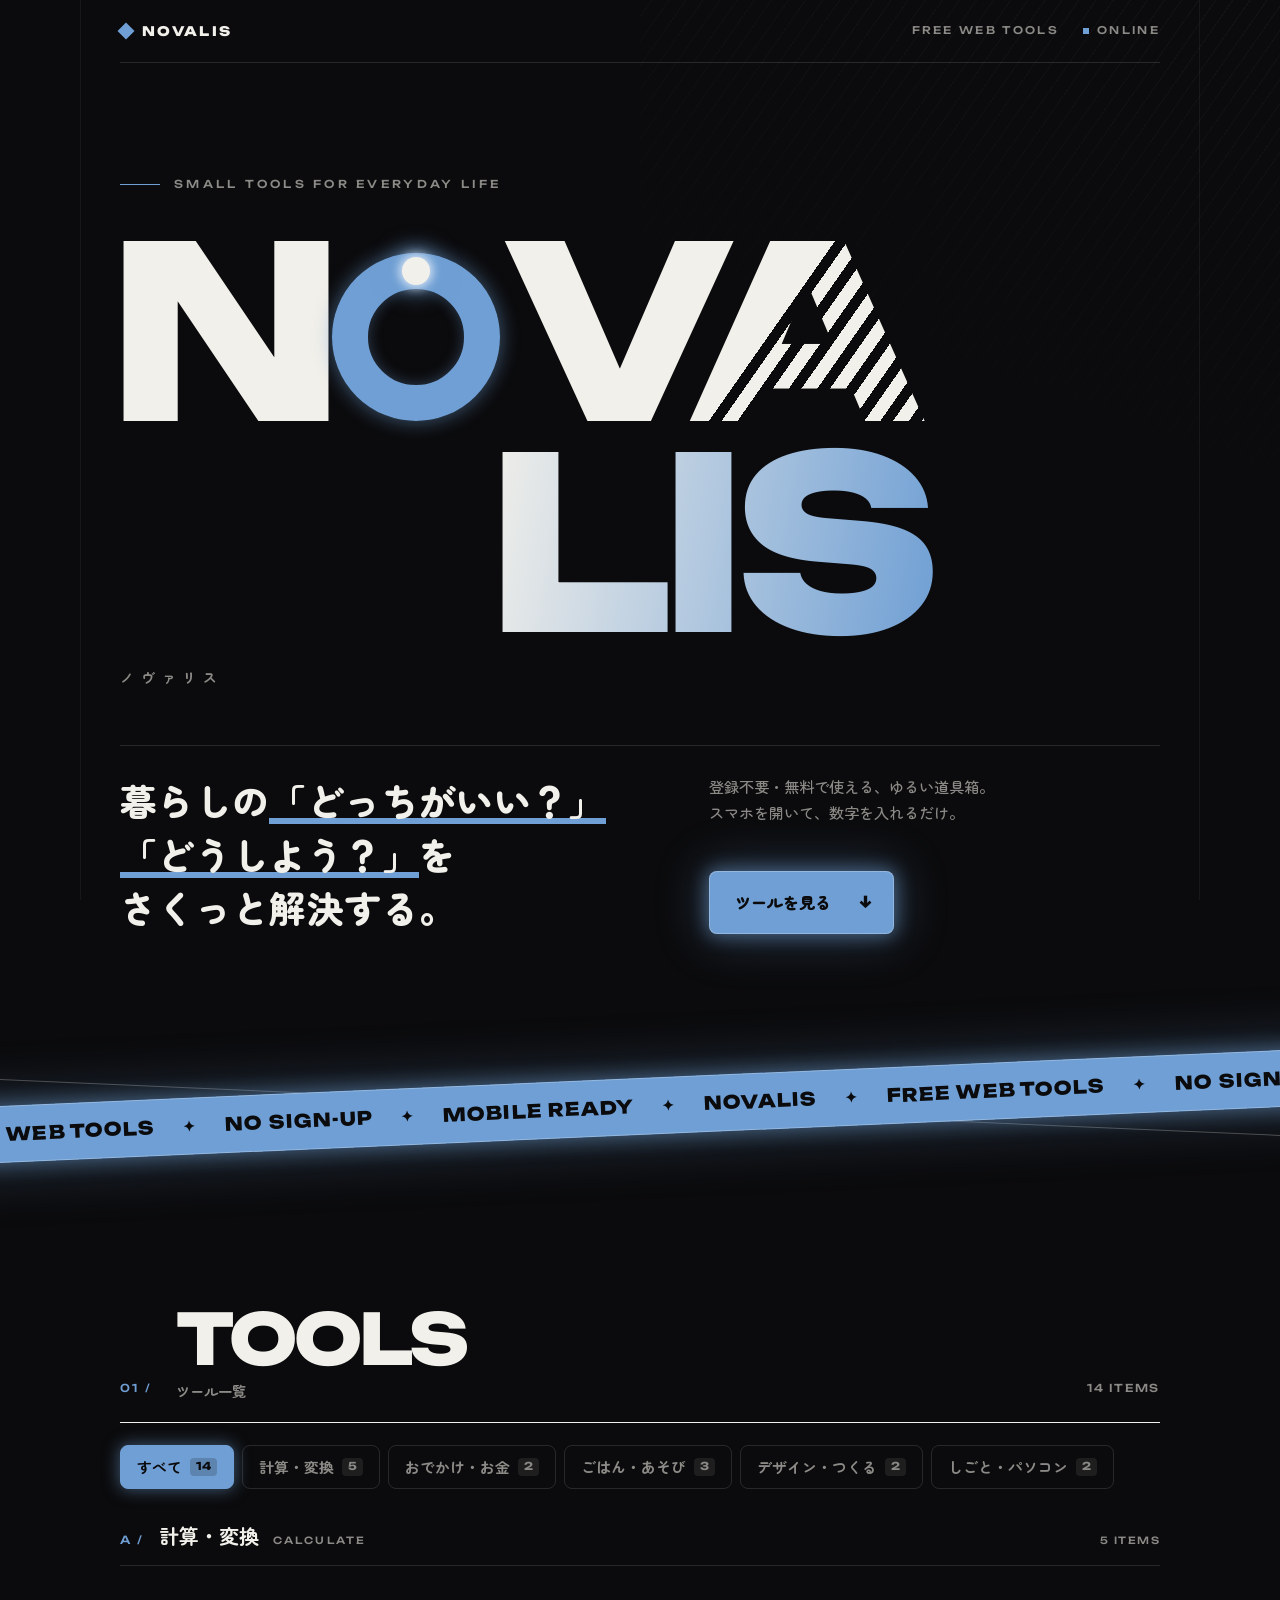
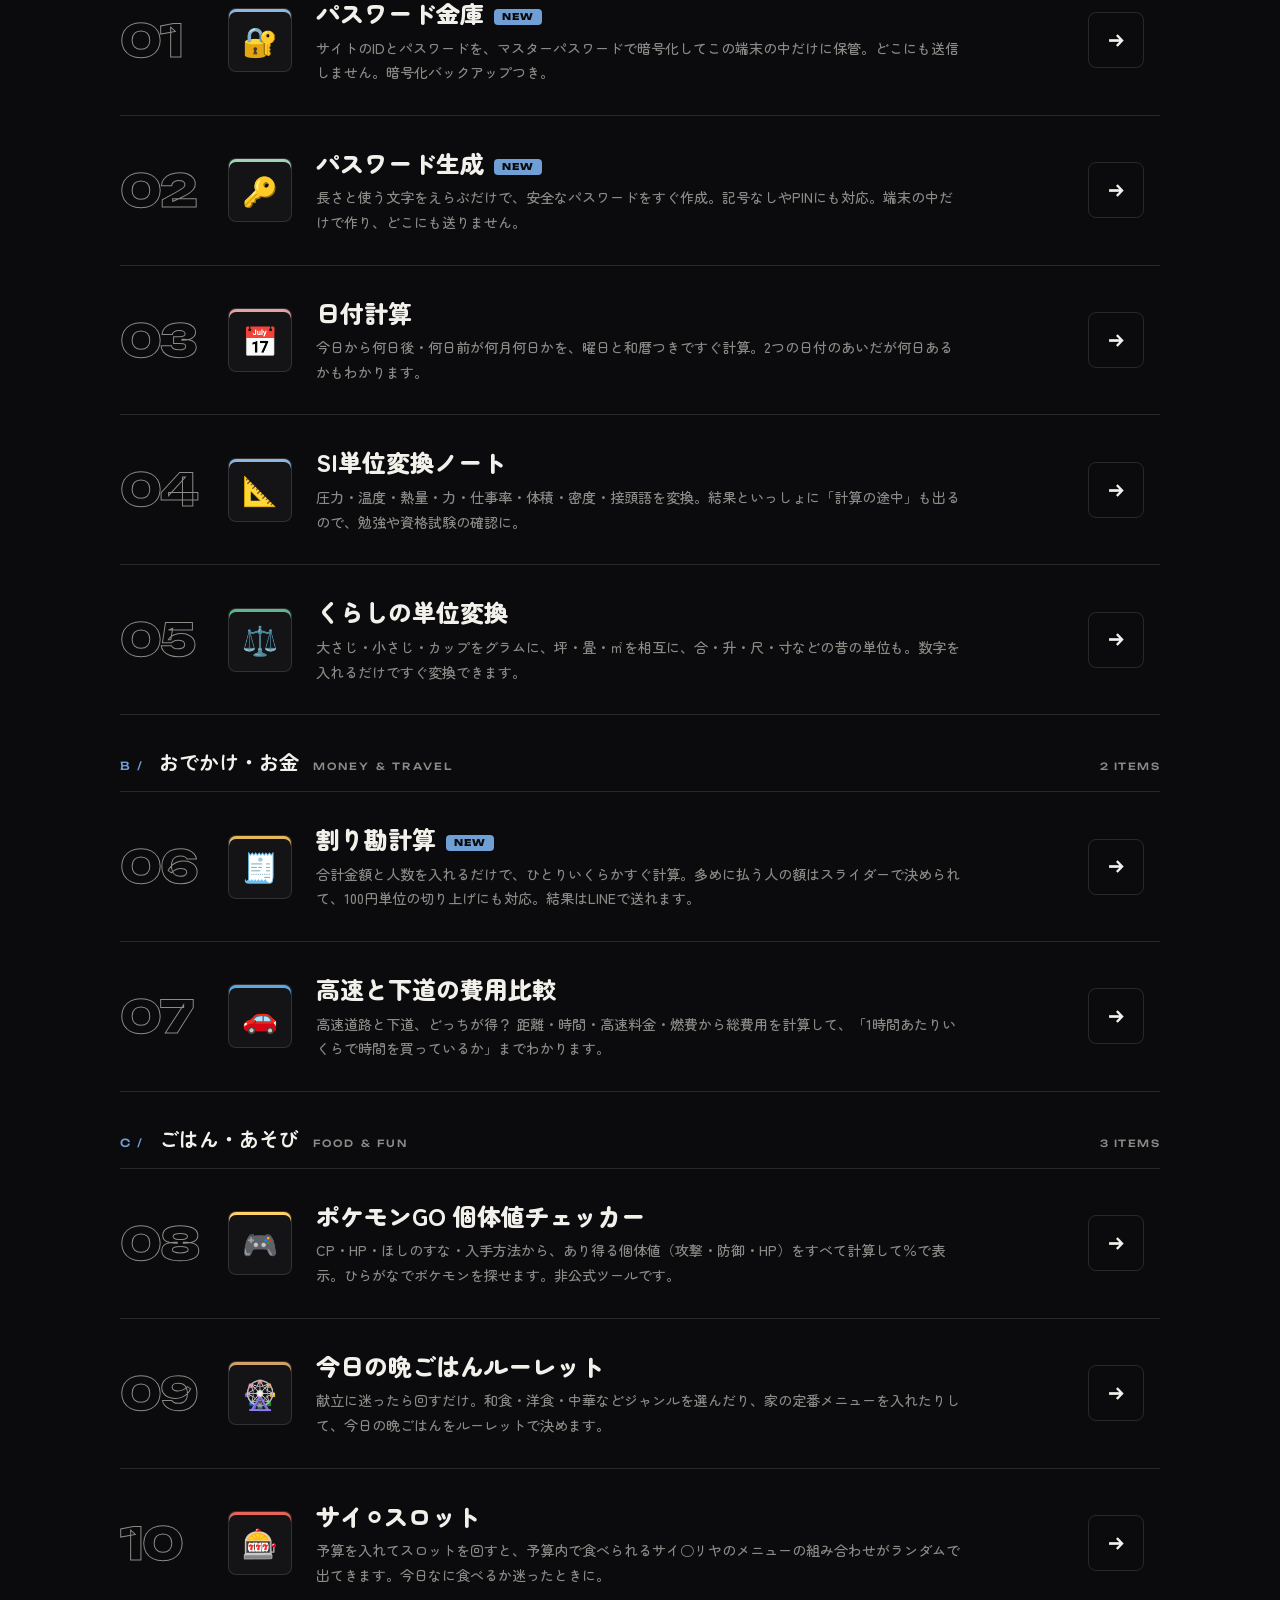
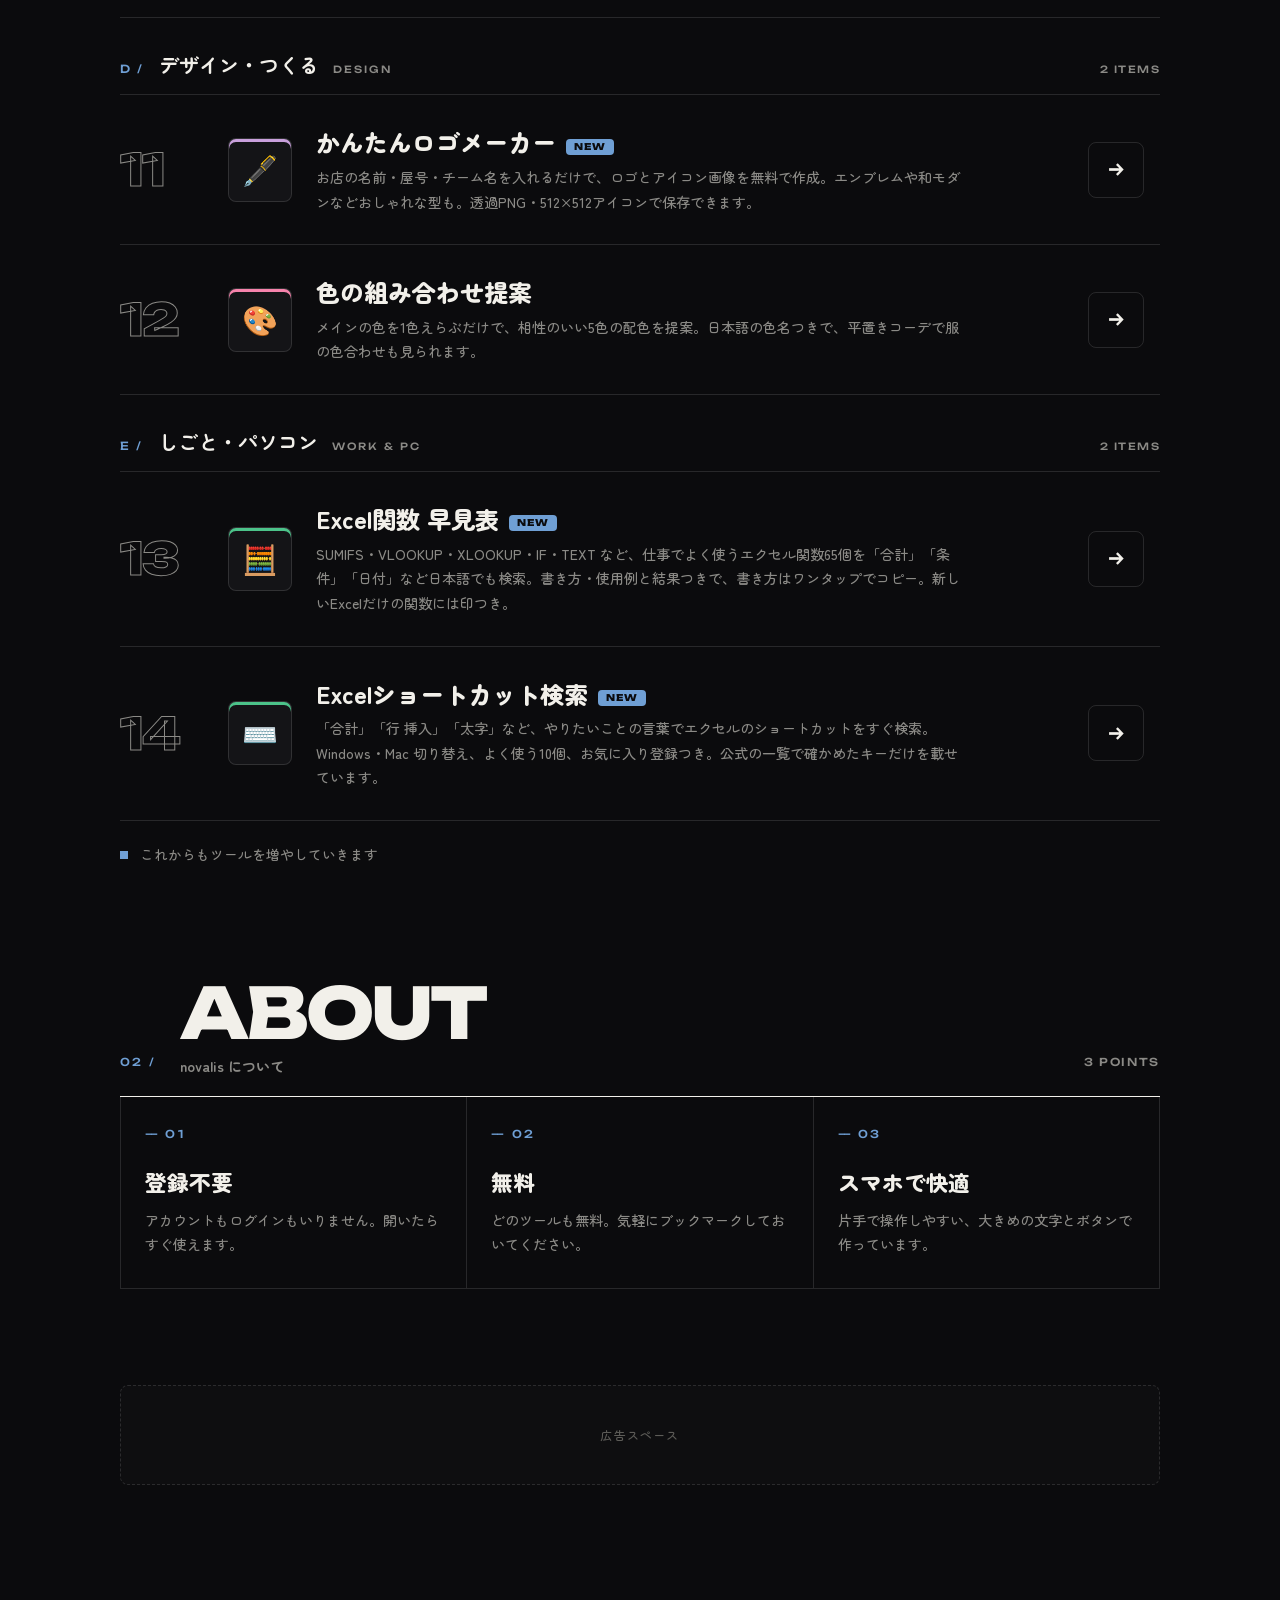
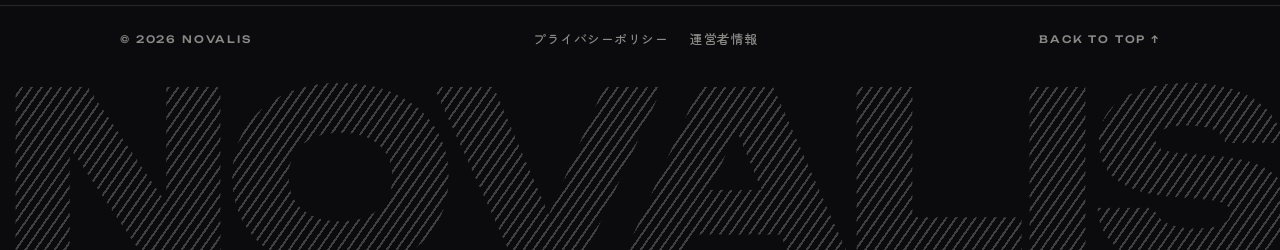
==== commit 03ec5c15: "トップページに「Excel関数 早見表」を追加（tools.js・noscript・sitemap・README） Co-Authored-By: Claude Opus 5.5 <noreply@a" ====
--- a/index.html
+++ b/index.html
@@ -111,6 +111,7 @@
       <!-- JavaScriptが動かないときのための予備のリンク -->
       <noscript>
         <ul class="tool-list">
+          <li><a class="tool-card" href="https://novalis-lab.github.io/excel-functions/">Excel関数 早見表</a></li>
           <li><a class="tool-card" href="https://novalis-lab.github.io/excel-shortcuts/">Excelショートカット検索</a></li>
           <li><a class="tool-card" href="https://novalis-lab.github.io/logo-maker/">かんたんロゴメーカー</a></li>
           <li><a class="tool-card" href="https://novalis-lab.github.io/warikan/">割り勘計算</a></li>
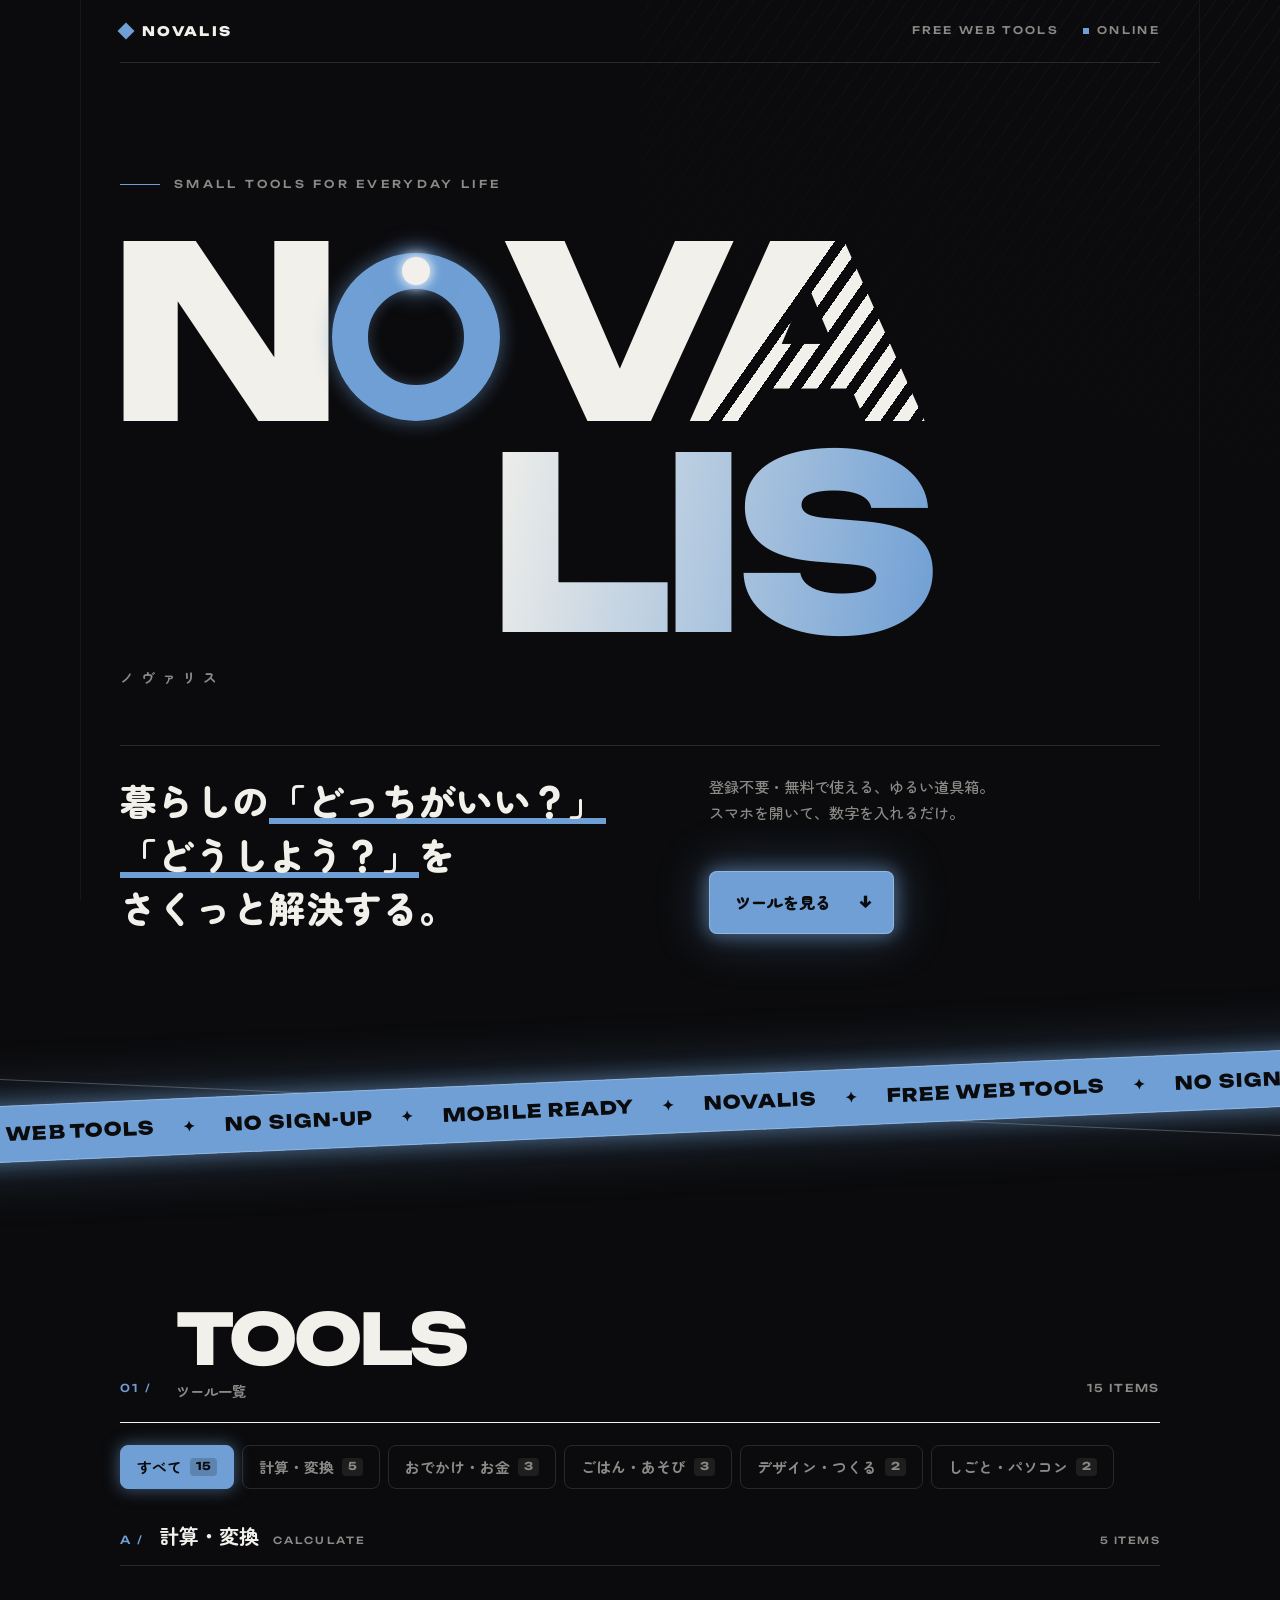
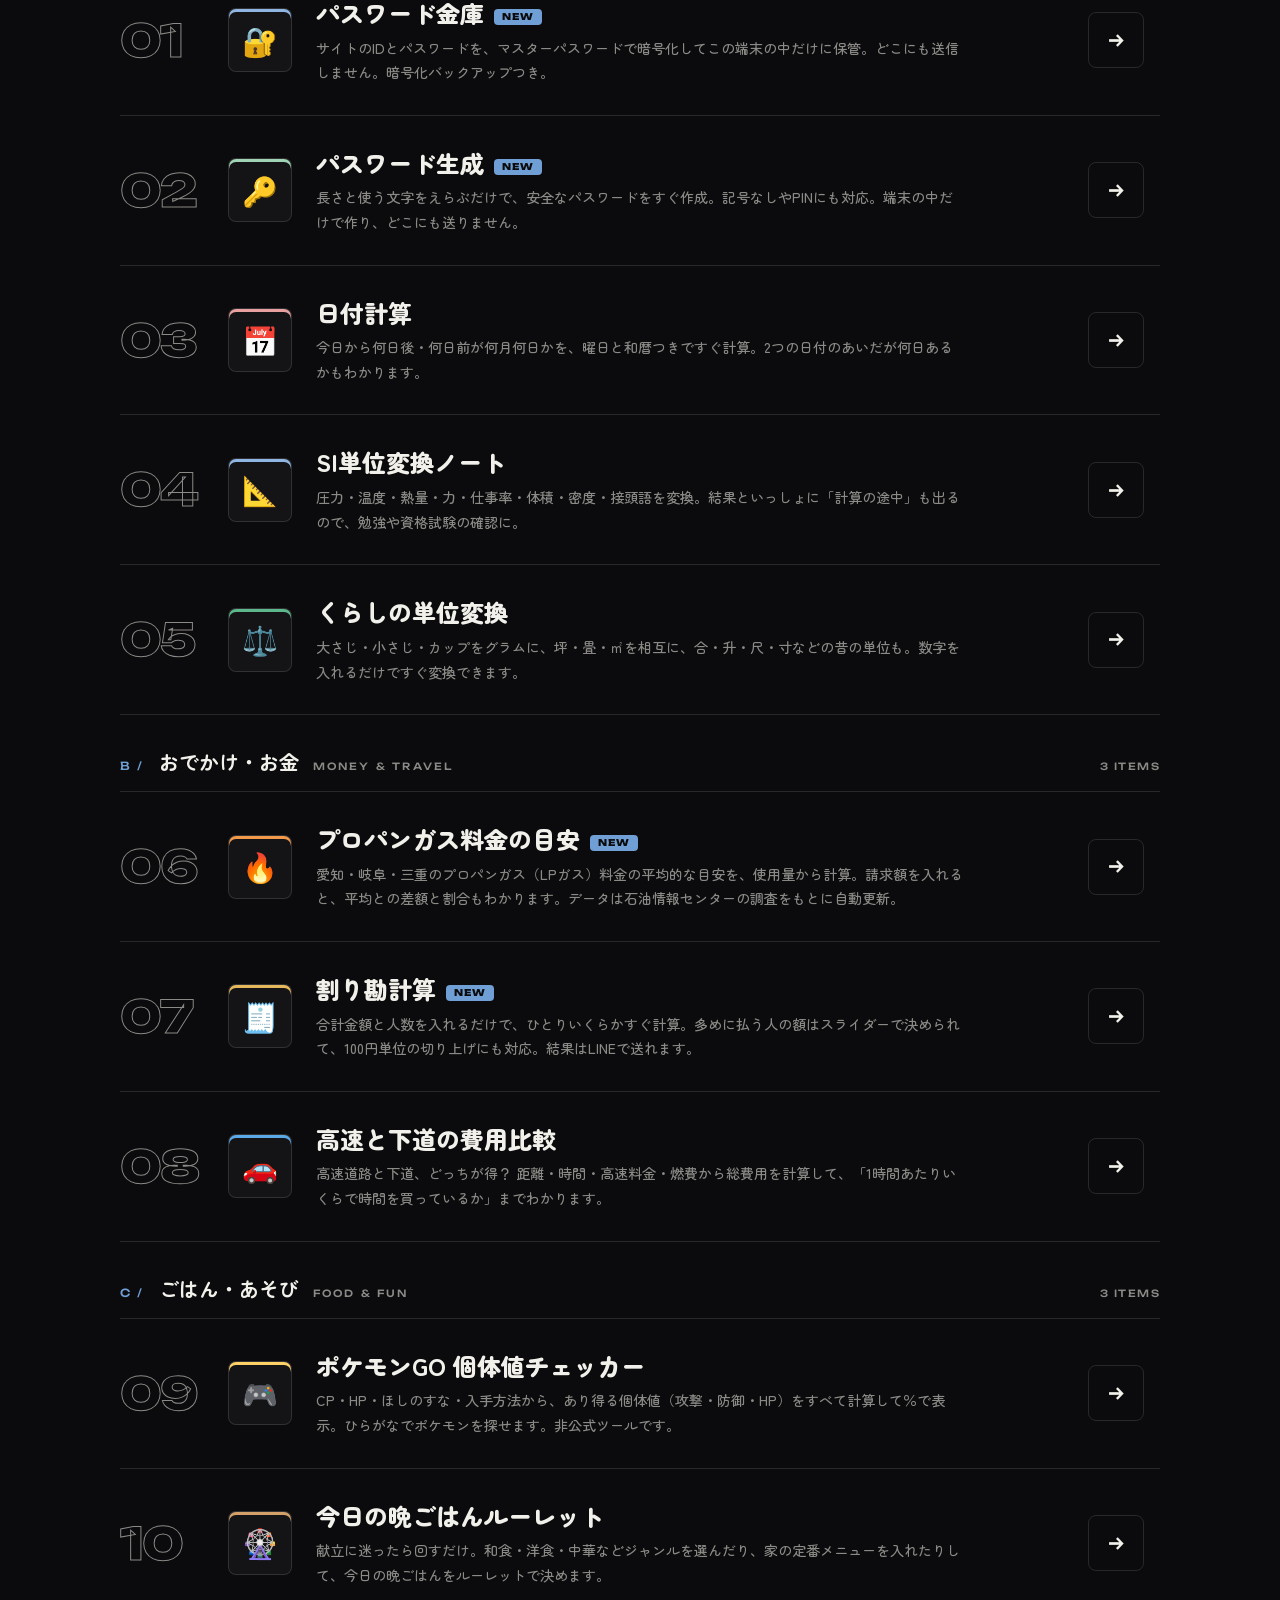
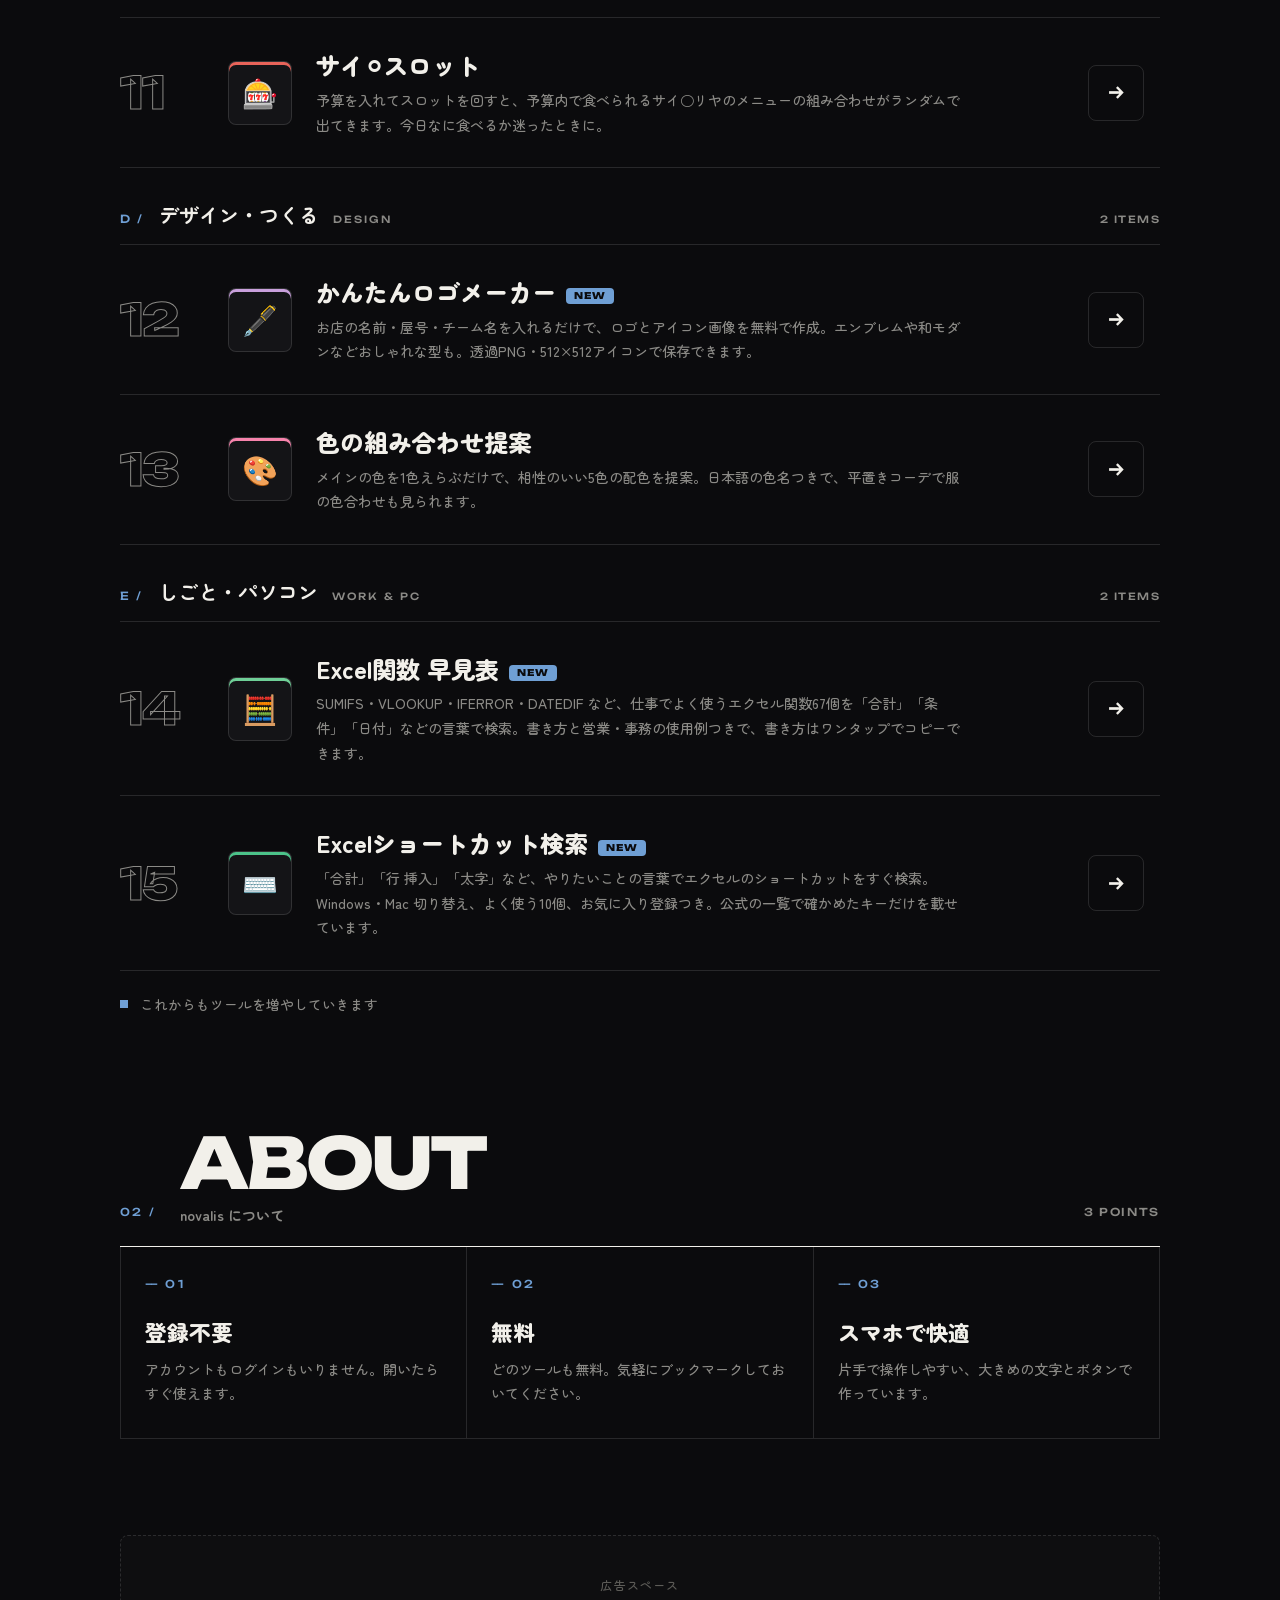
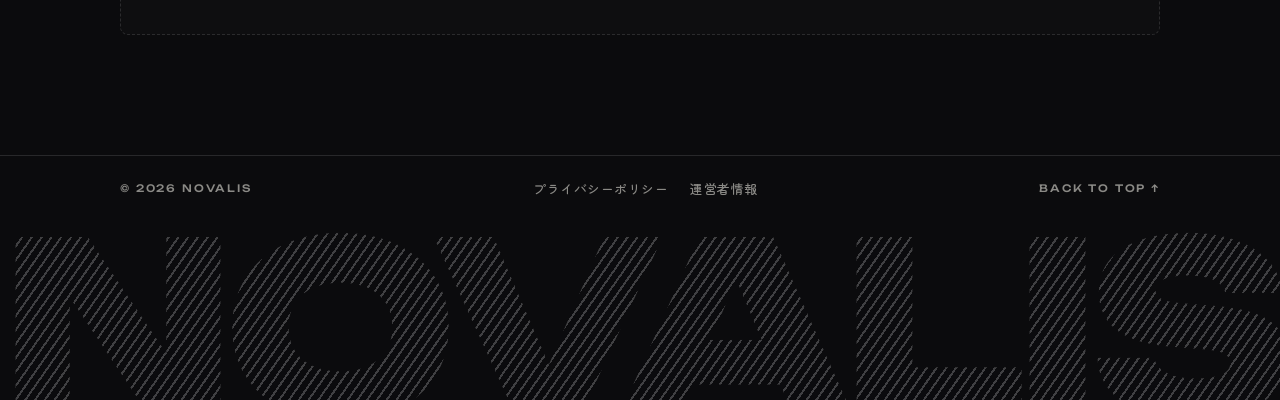
==== commit 708bfec1: "トップページに「プロパンガス料金の目安」を追加（tools.js・noscript・sitemap・README） Co-Authored-By: Claude Opus 5.5 <noreply@a" ====
--- a/index.html
+++ b/index.html
@@ -111,6 +111,7 @@
       <!-- JavaScriptが動かないときのための予備のリンク -->
       <noscript>
         <ul class="tool-list">
+          <li><a class="tool-card" href="https://novalis-lab.github.io/lpgas-price/">プロパンガス料金の目安</a></li>
           <li><a class="tool-card" href="https://novalis-lab.github.io/excel-functions/">Excel関数 早見表</a></li>
           <li><a class="tool-card" href="https://novalis-lab.github.io/excel-shortcuts/">Excelショートカット検索</a></li>
           <li><a class="tool-card" href="https://novalis-lab.github.io/logo-maker/">かんたんロゴメーカー</a></li>
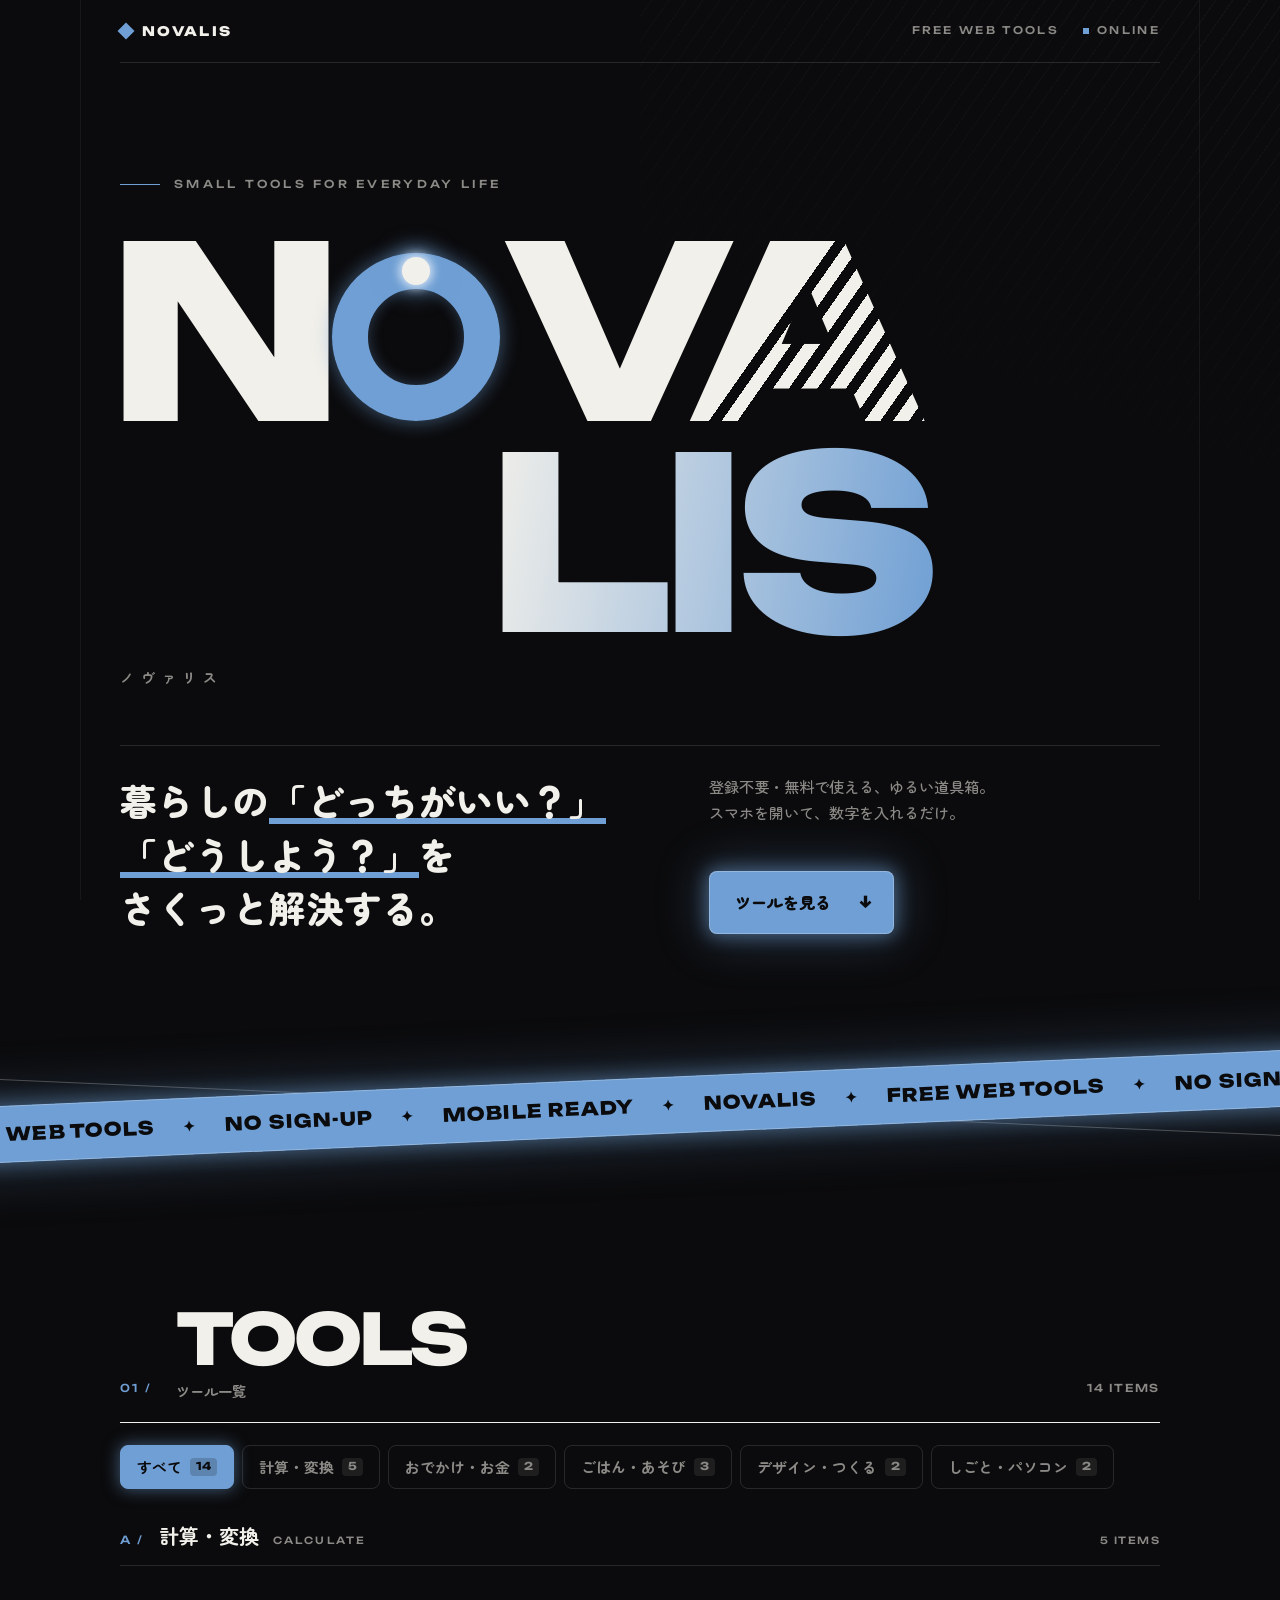
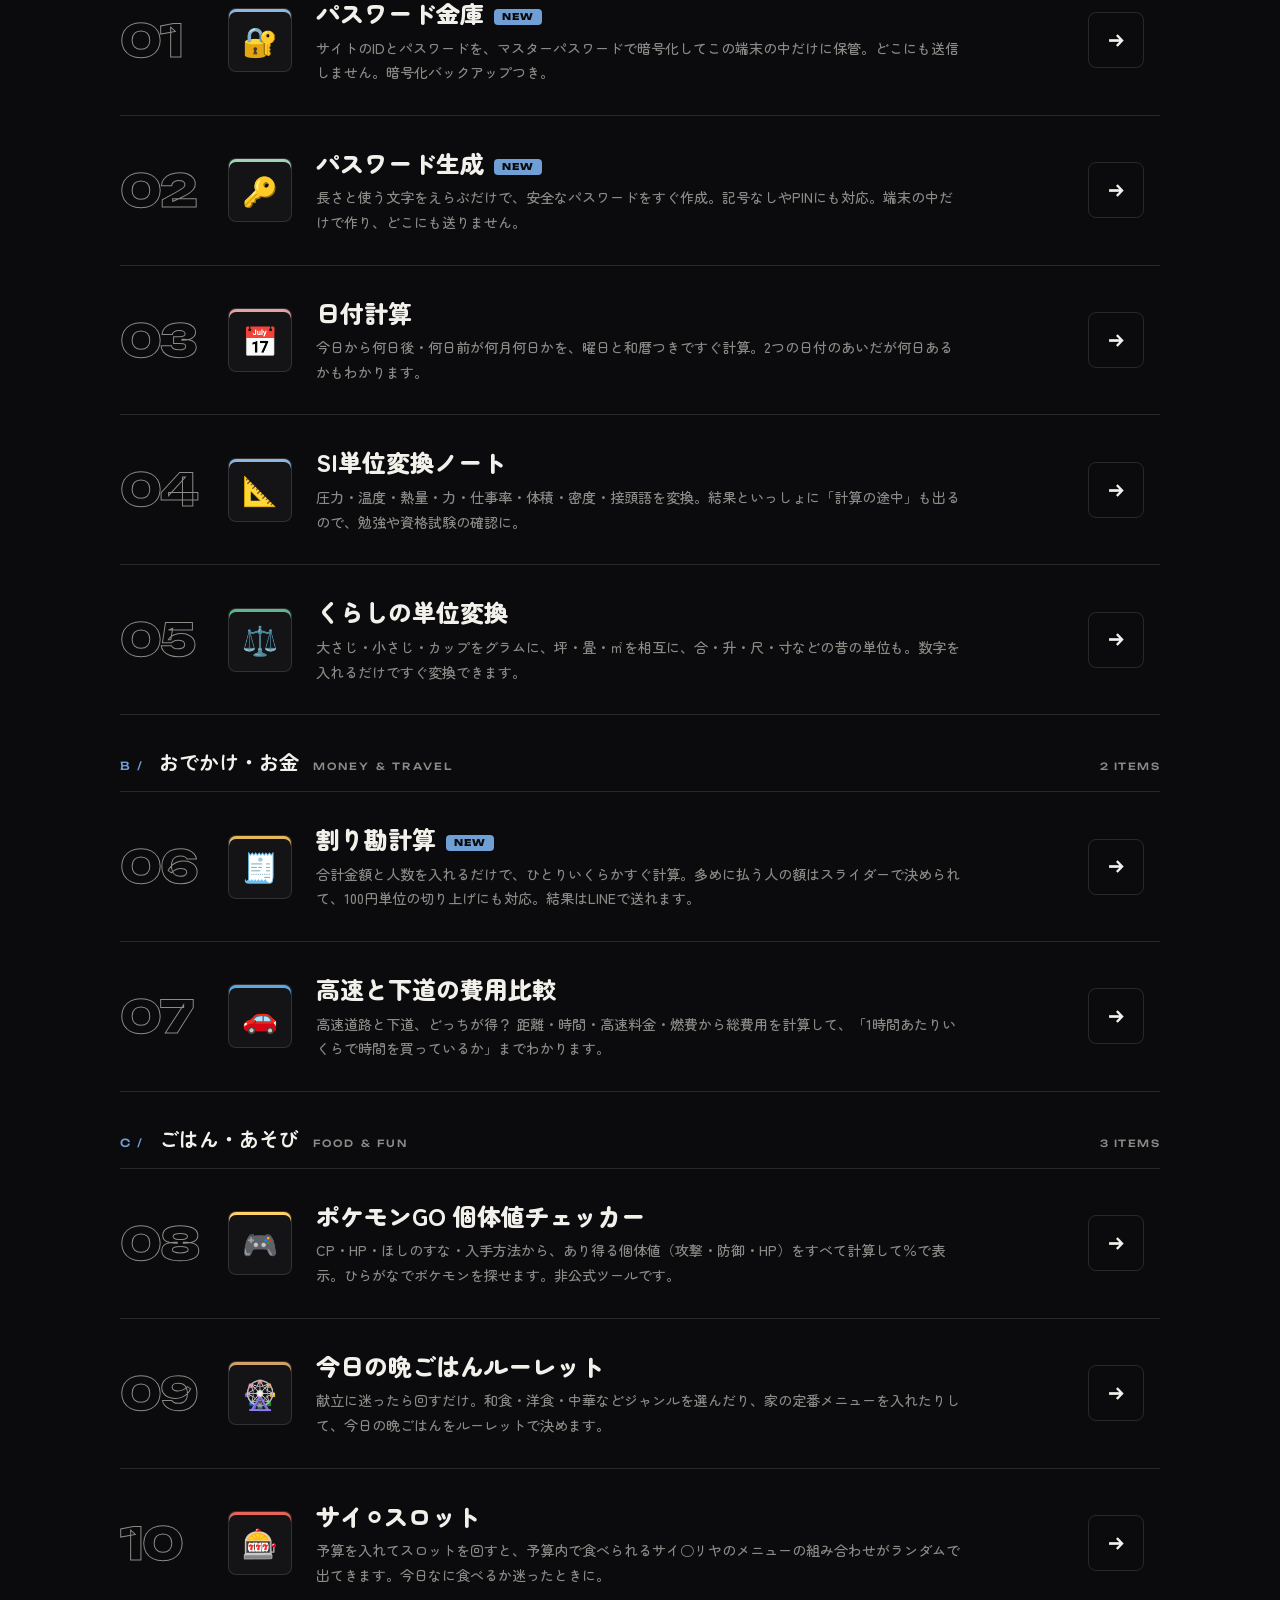
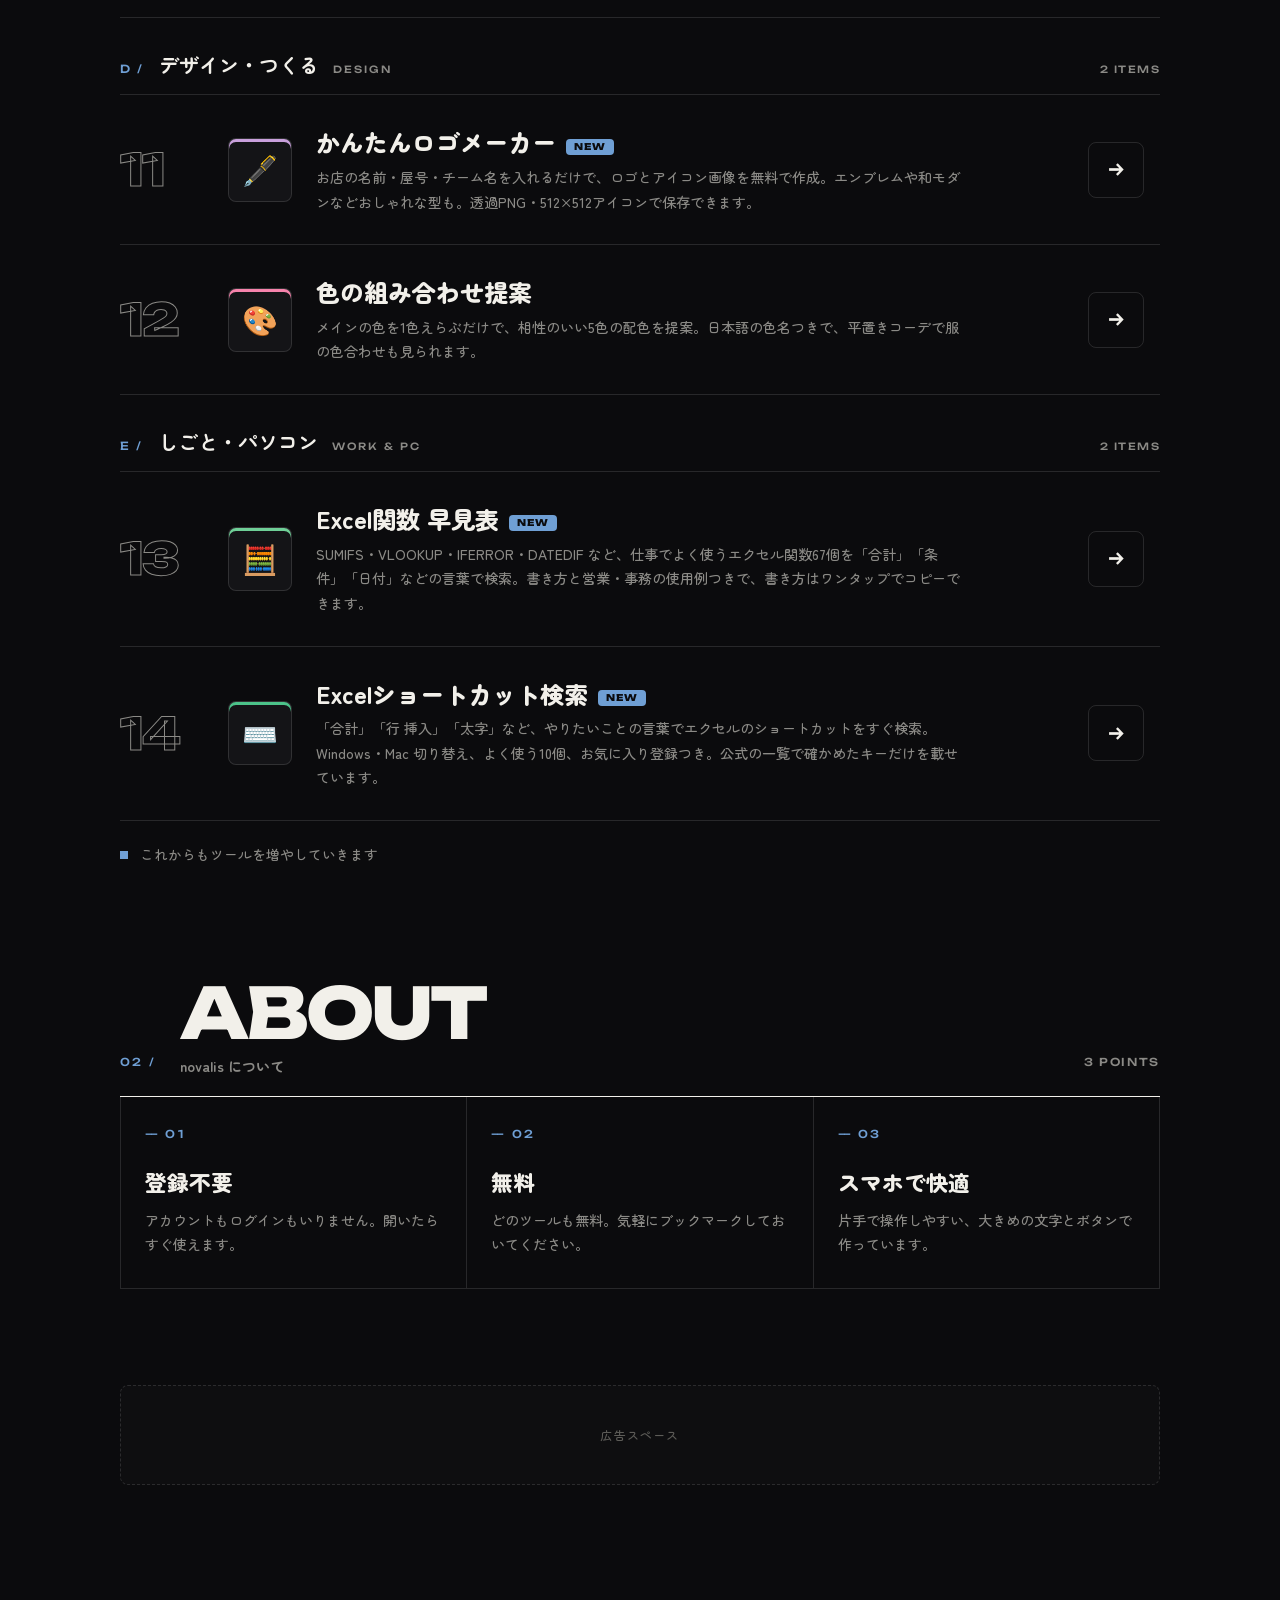
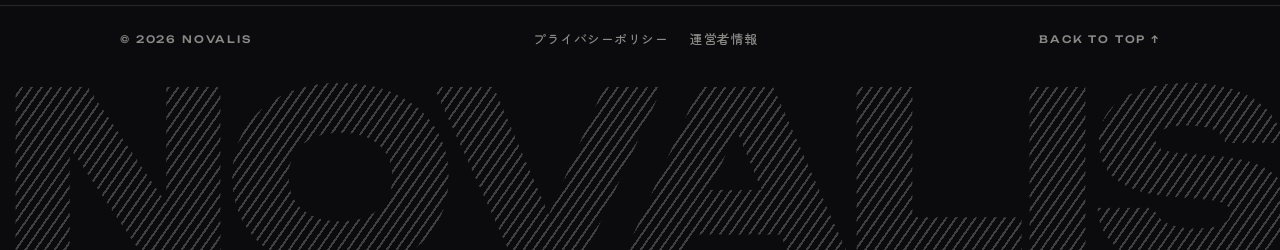
==== commit 986b65b5: "Revert "トップページに「プロパンガス料金の目安」を追加（tools.js・noscript・sitemap・README）" This reverts commit 708bfec19d098" ====
--- a/index.html
+++ b/index.html
@@ -111,7 +111,6 @@
       <!-- JavaScriptが動かないときのための予備のリンク -->
       <noscript>
         <ul class="tool-list">
-          <li><a class="tool-card" href="https://novalis-lab.github.io/lpgas-price/">プロパンガス料金の目安</a></li>
           <li><a class="tool-card" href="https://novalis-lab.github.io/excel-functions/">Excel関数 早見表</a></li>
           <li><a class="tool-card" href="https://novalis-lab.github.io/excel-shortcuts/">Excelショートカット検索</a></li>
           <li><a class="tool-card" href="https://novalis-lab.github.io/logo-maker/">かんたんロゴメーカー</a></li>
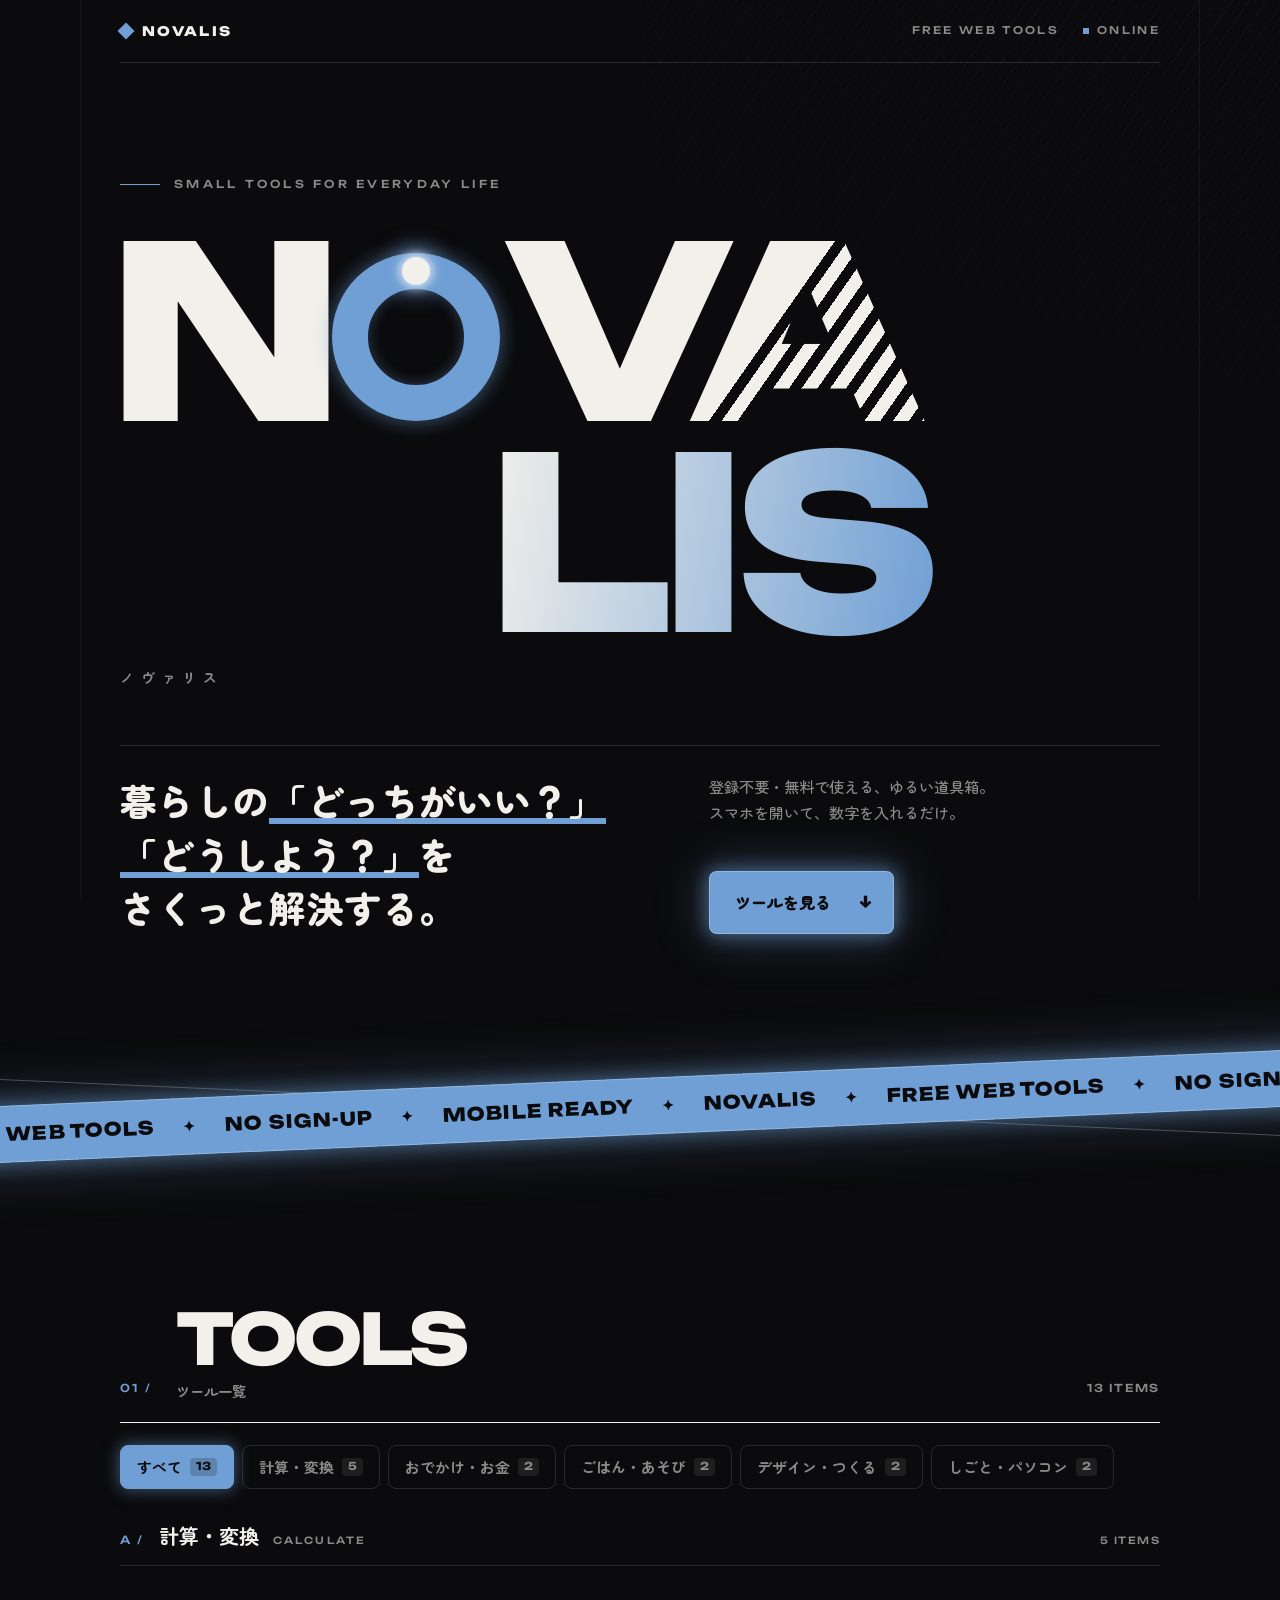
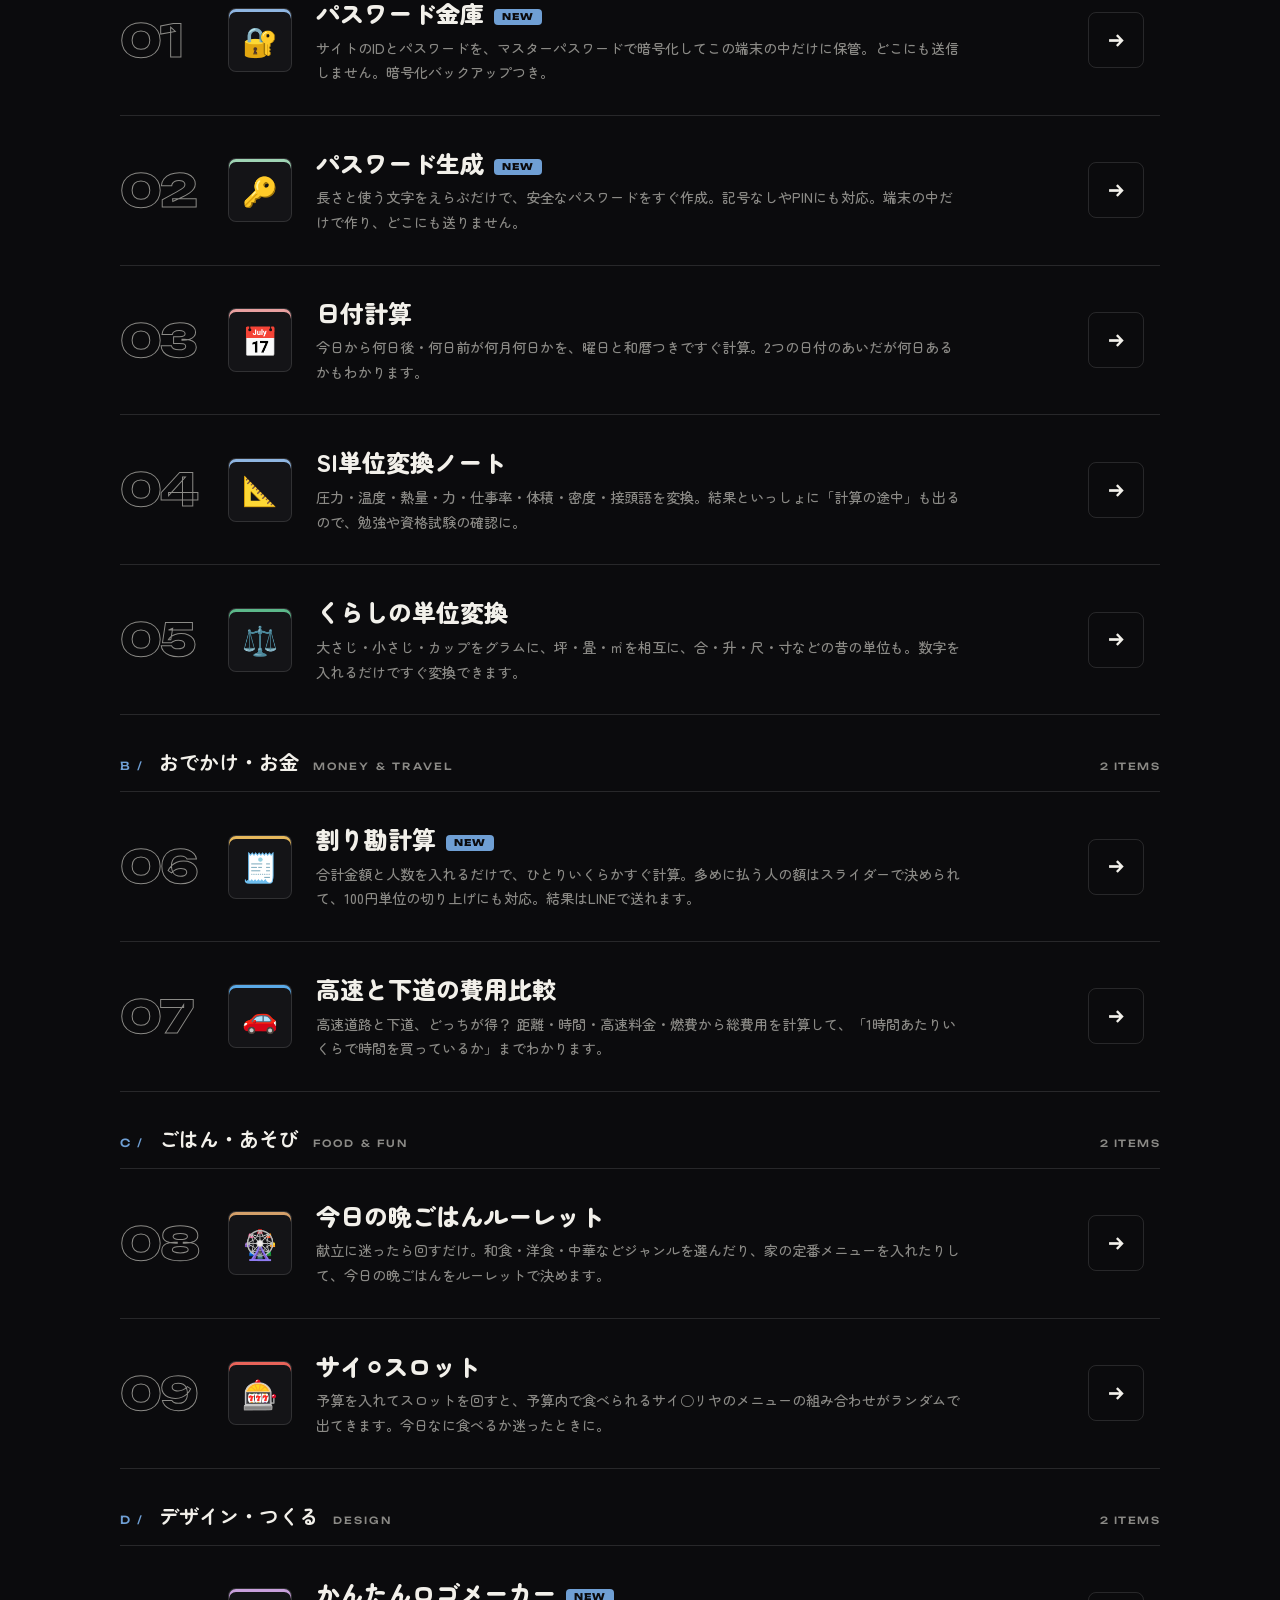
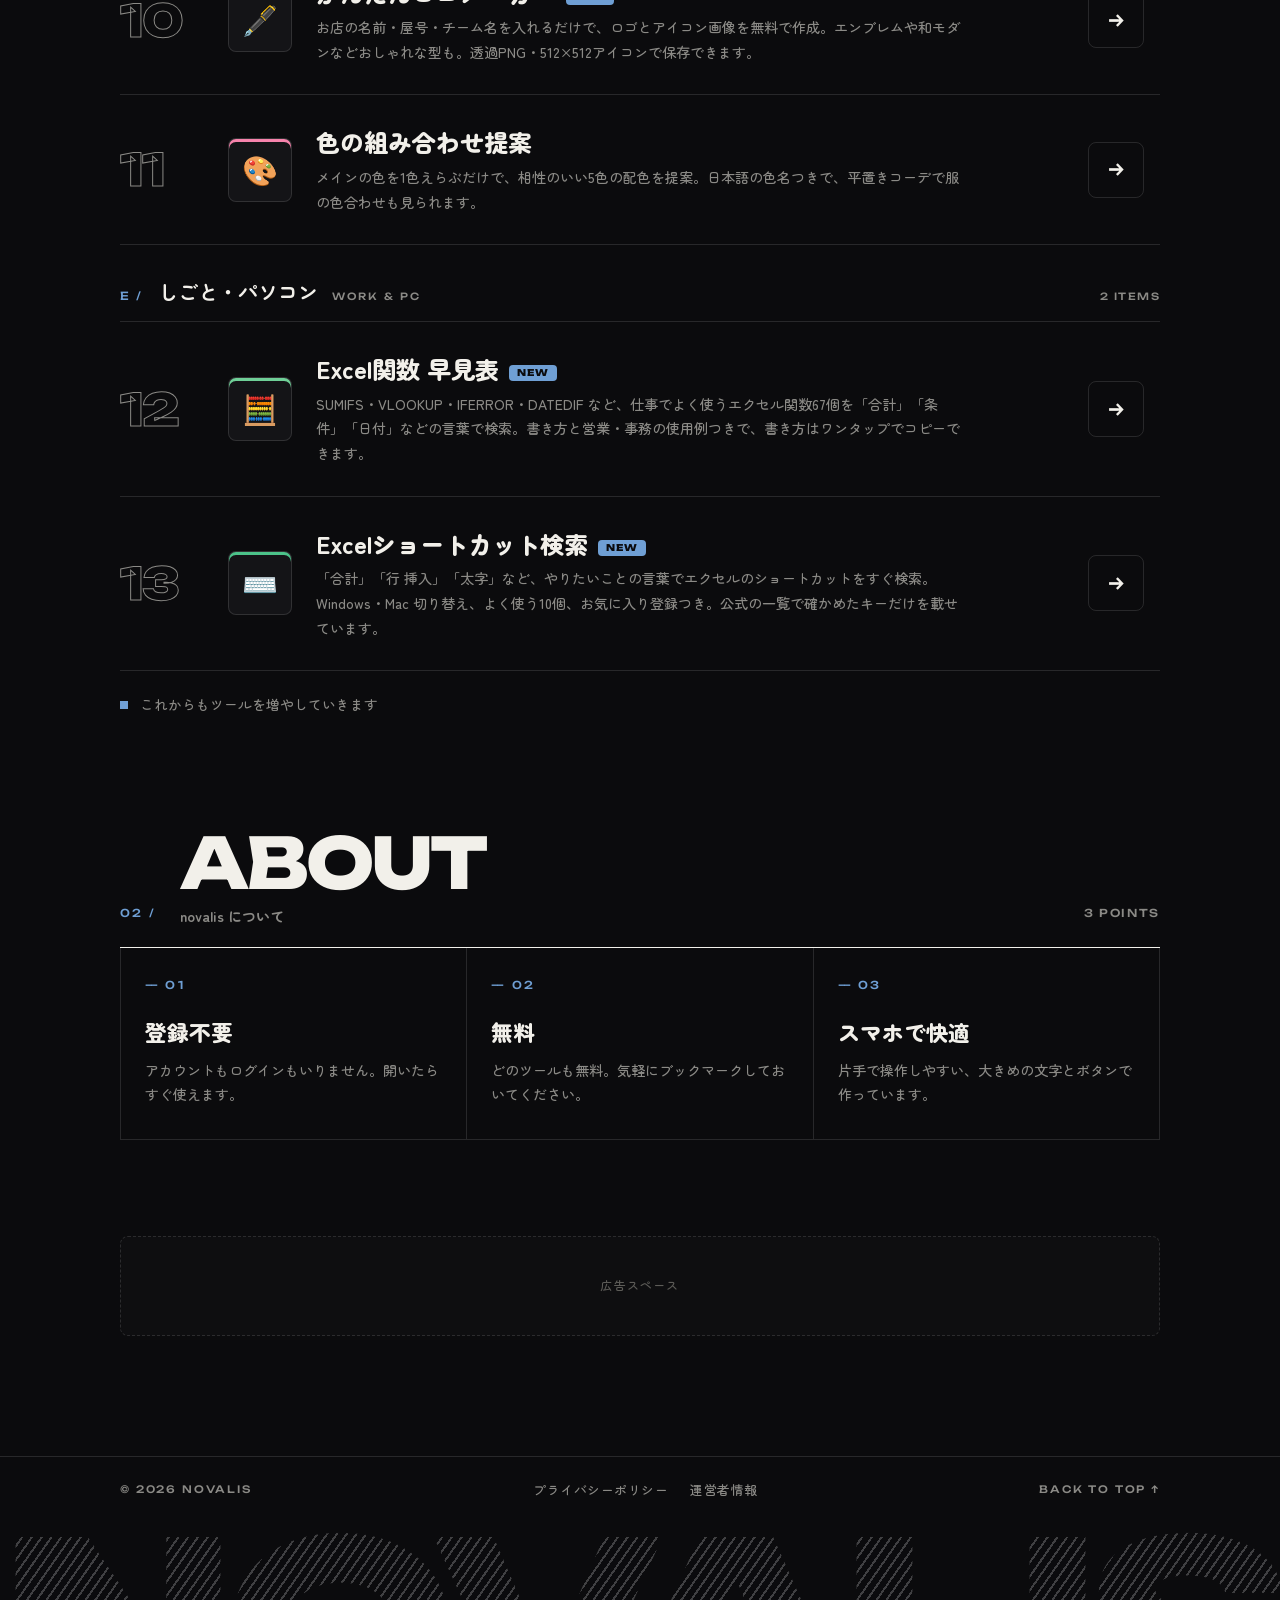
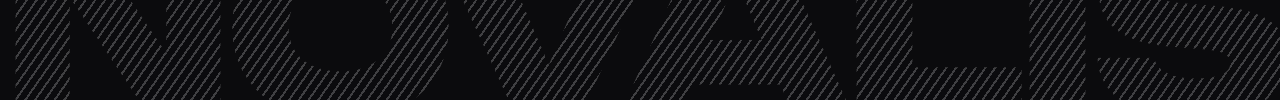
==== commit d16ebdab: "トップページから「ポケモンGO 個体値チェッカー」を削除（リポジトリ削除のため。tools.js・noscript・sitemap） Co-Authored-By: Claude Opus 5.5 <" ====
--- a/index.html
+++ b/index.html
@@ -117,7 +117,6 @@
           <li><a class="tool-card" href="https://novalis-lab.github.io/warikan/">割り勘計算</a></li>
           <li><a class="tool-card" href="https://novalis-lab.github.io/password-vault/">パスワード金庫</a></li>
           <li><a class="tool-card" href="https://novalis-lab.github.io/password-generator/">パスワード生成</a></li>
-          <li><a class="tool-card" href="https://novalis-lab.github.io/iv-checker/">ポケモンGO 個体値チェッカー</a></li>
           <li><a class="tool-card" href="https://novalis-lab.github.io/color-palette/">色の組み合わせ提案</a></li>
           <li><a class="tool-card" href="https://novalis-lab.github.io/dinner-roulette/">今日の晩ごはんルーレット</a></li>
           <li><a class="tool-card" href="https://novalis-lab.github.io/date-calc/">日付計算</a></li>
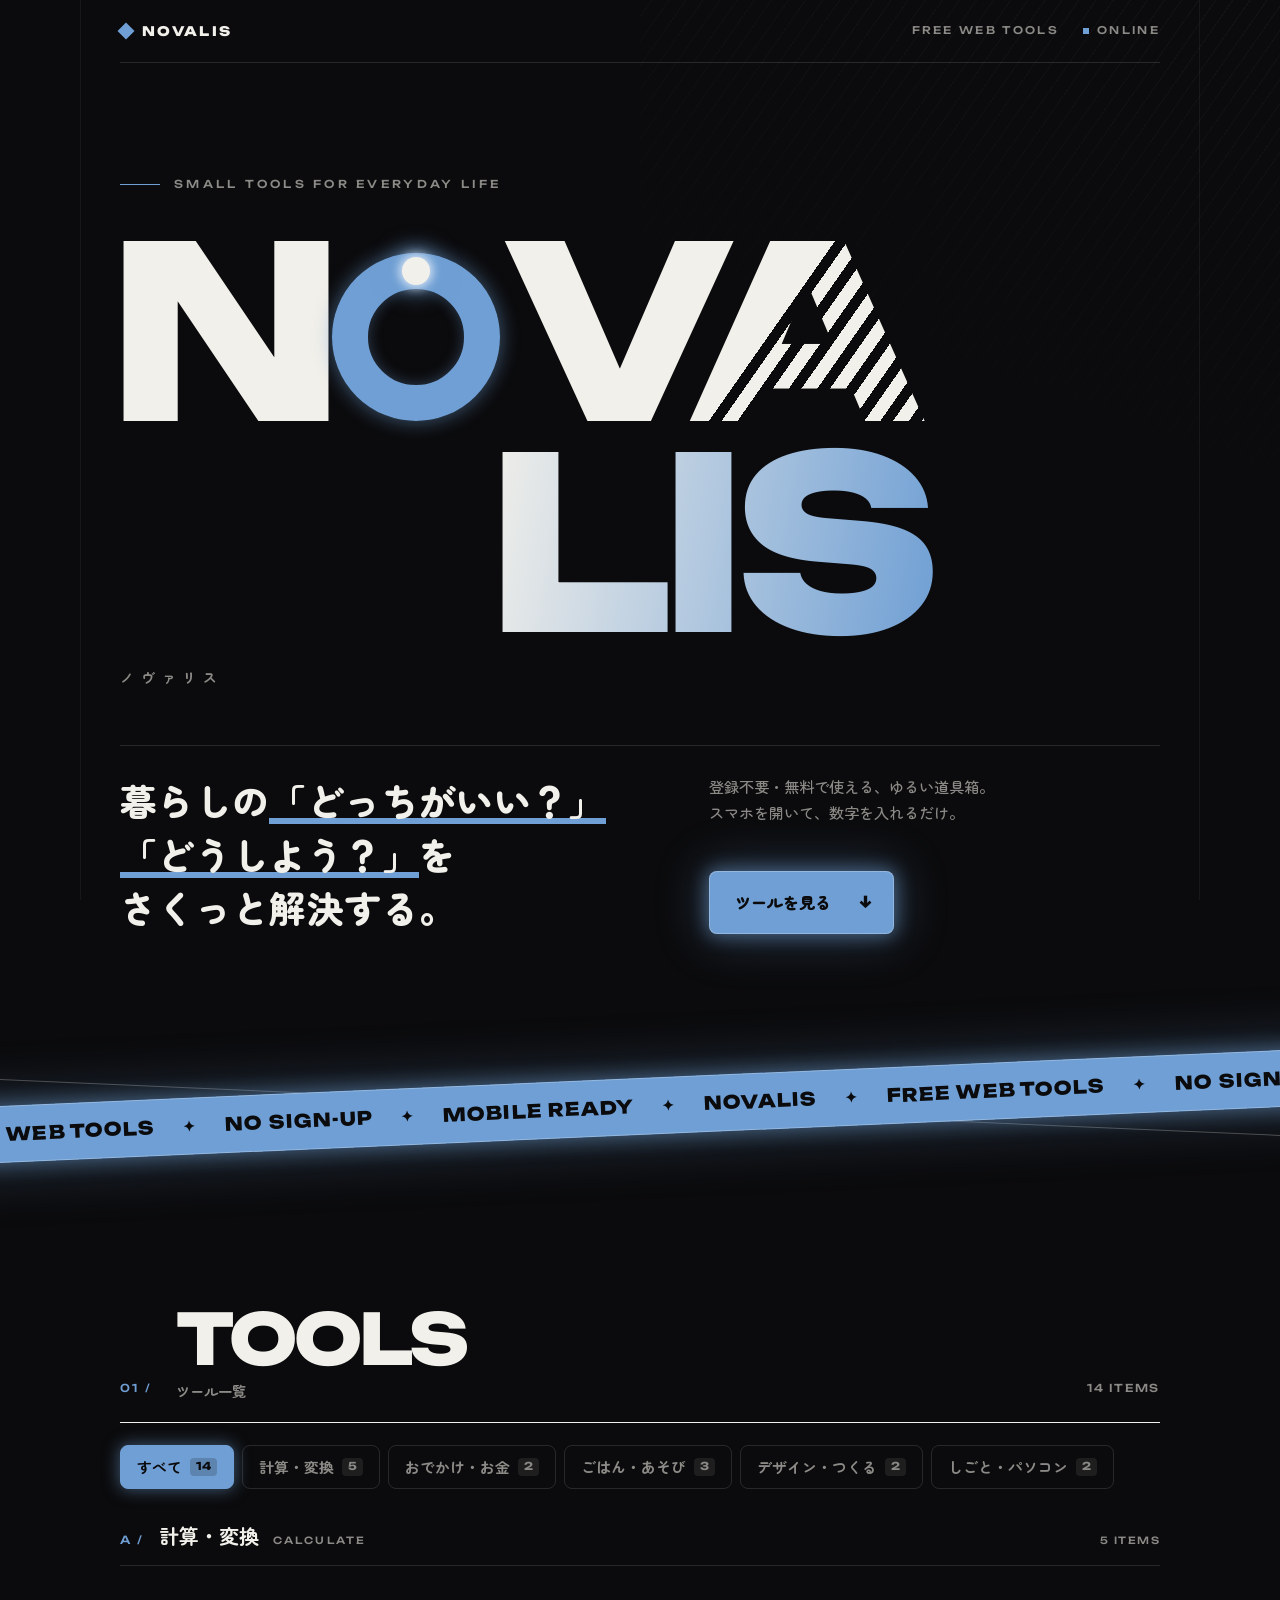
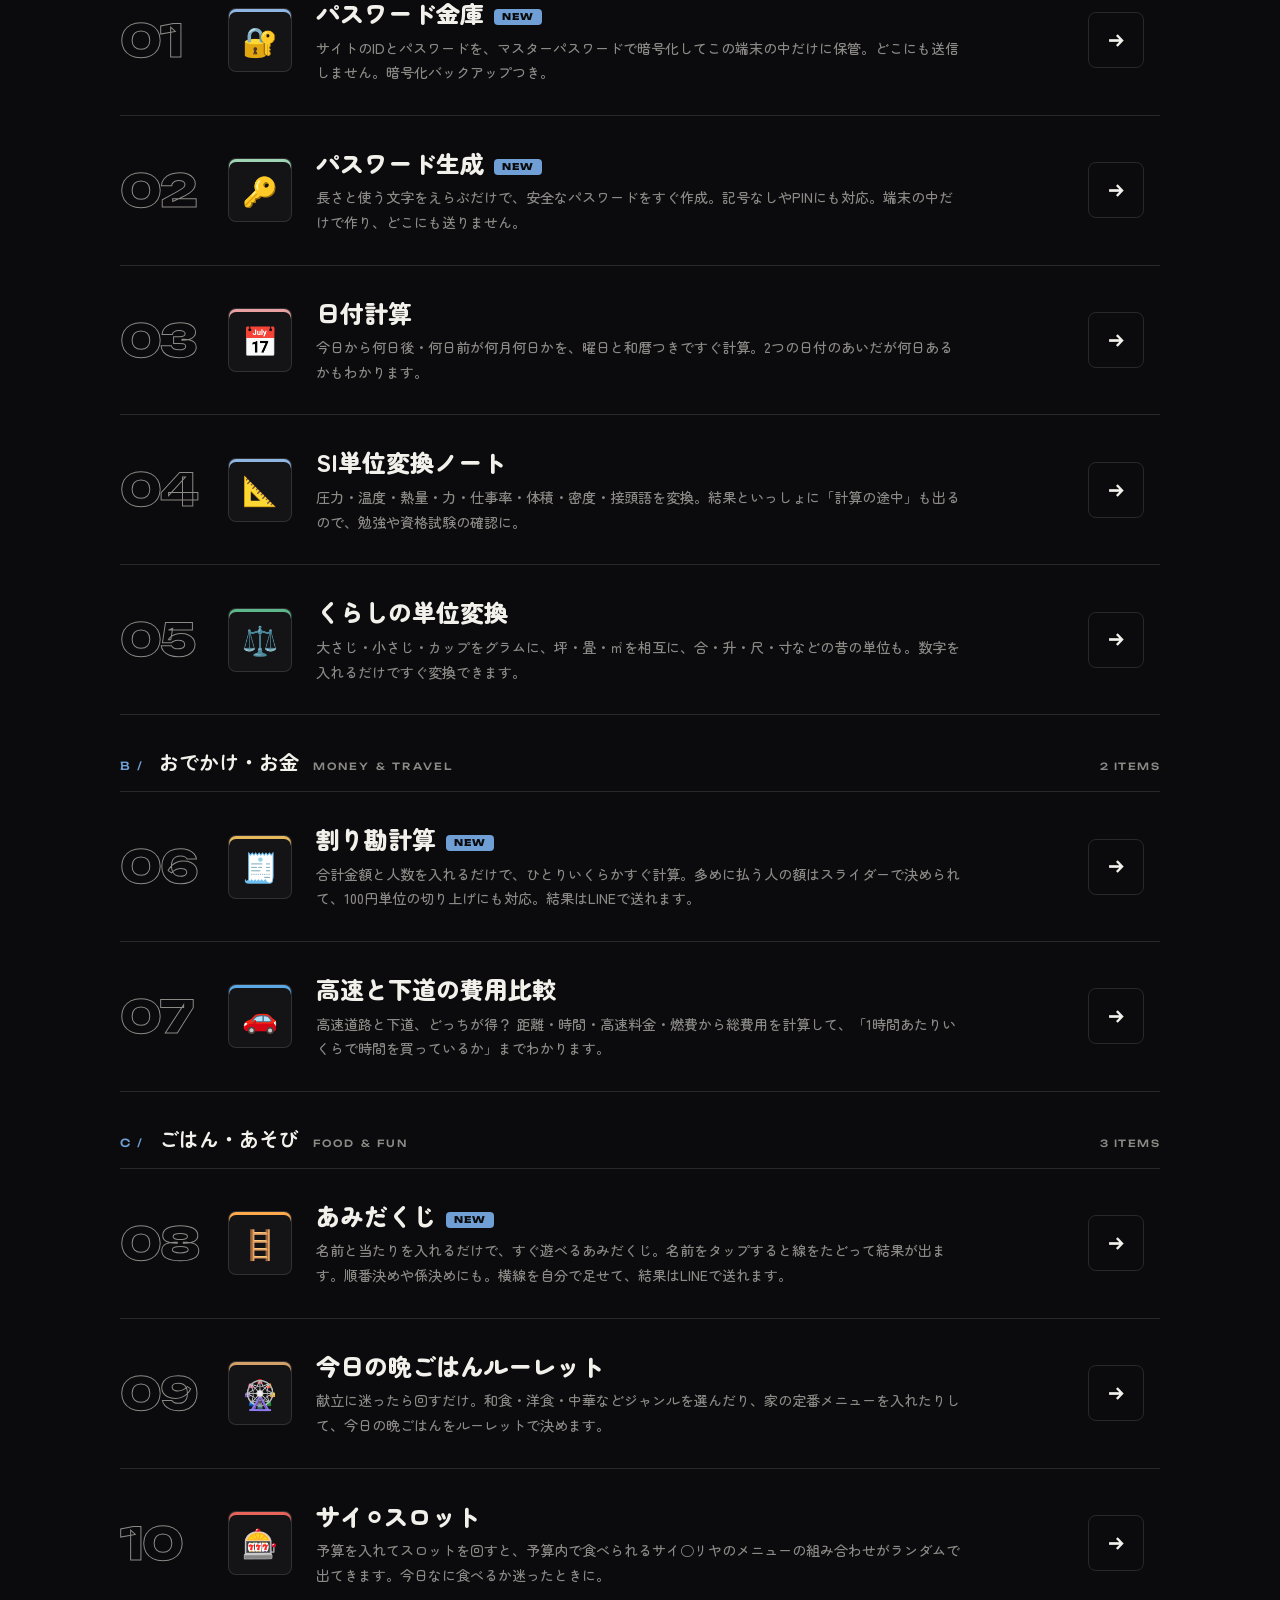
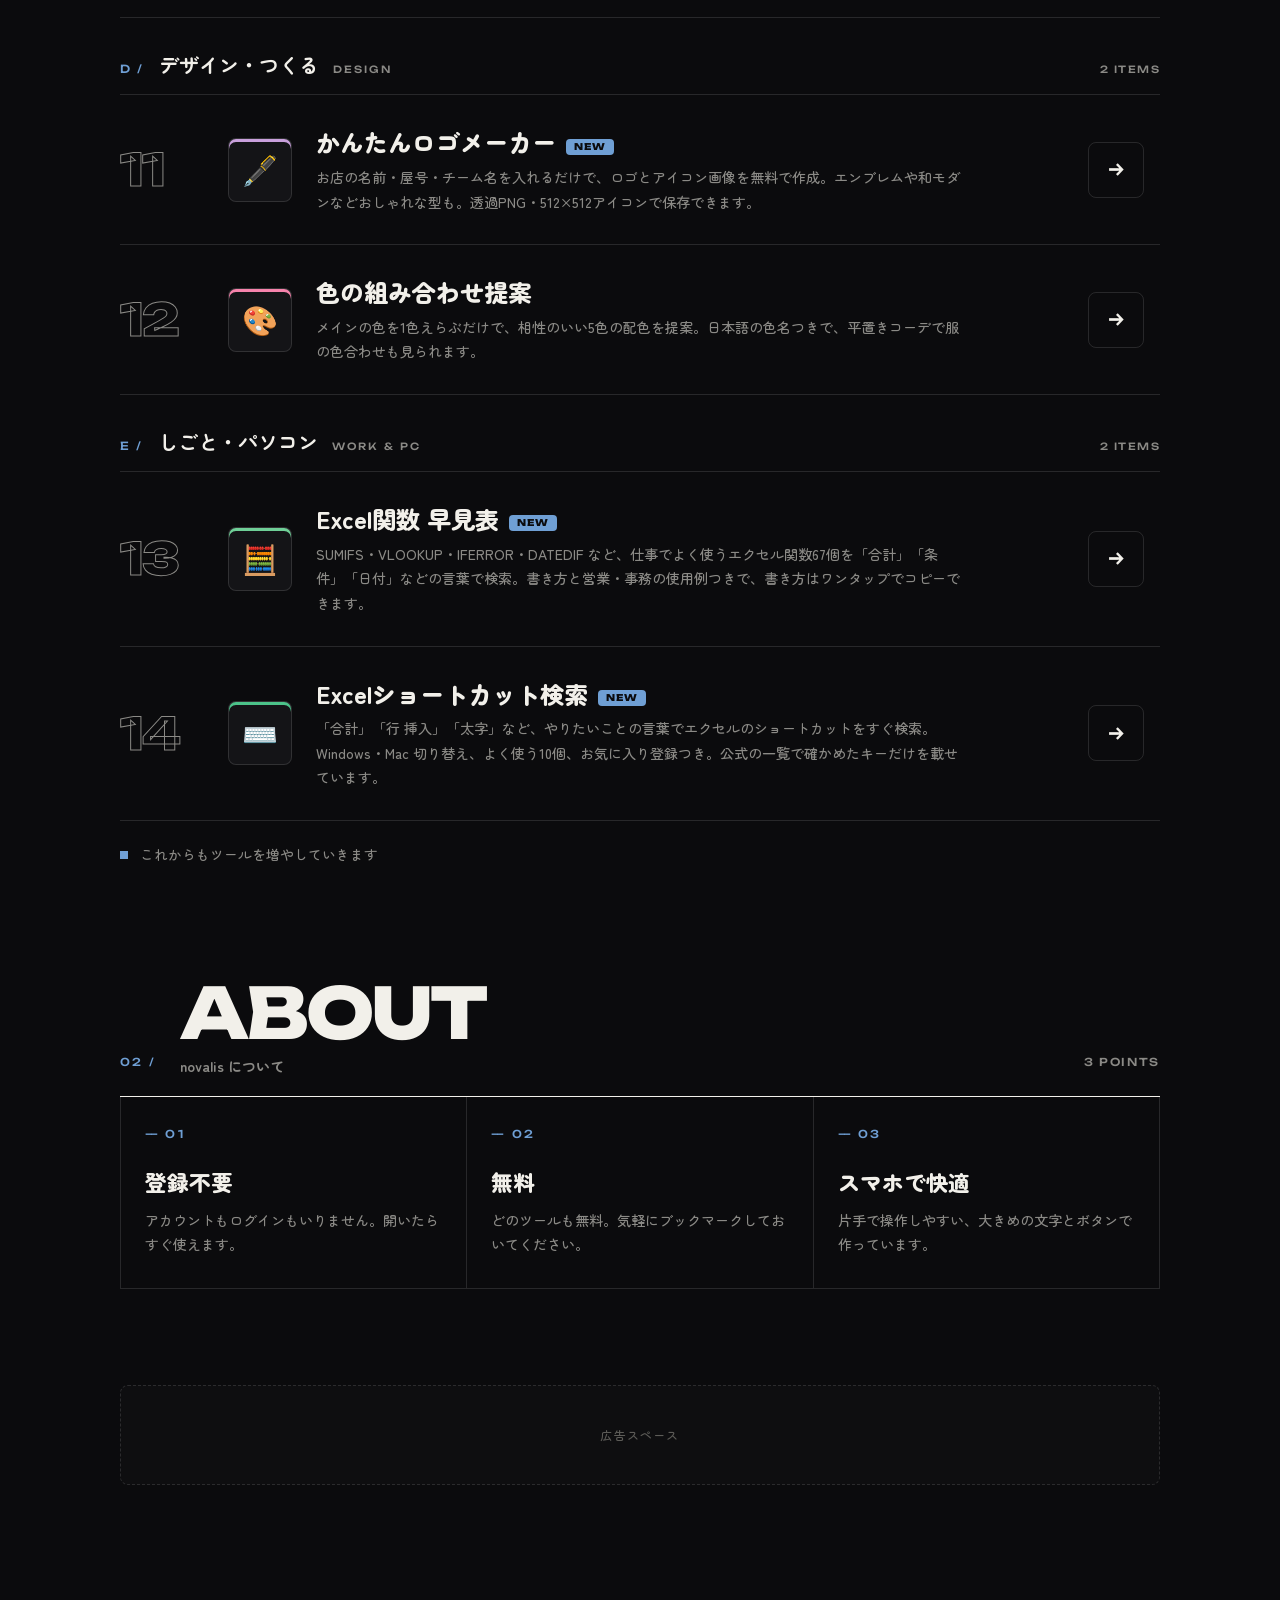
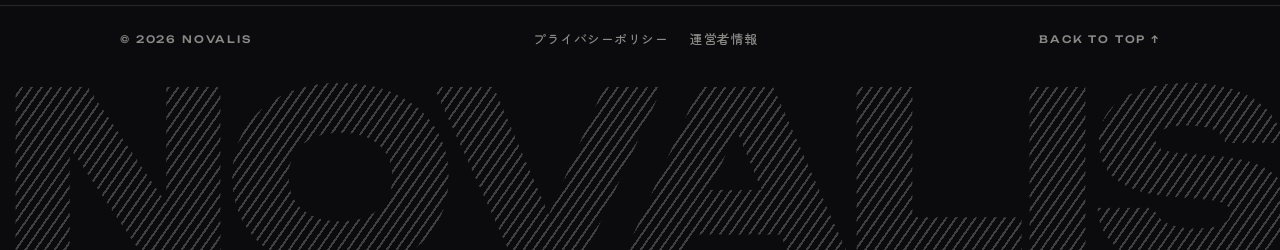
==== commit c6edfd68: "トップページに「あみだくじ」を追加（tools.js・noscript・sitemap・README） Co-Authored-By: Claude Opus 5.5 <noreply@anthrop" ====
--- a/index.html
+++ b/index.html
@@ -111,6 +111,7 @@
       <!-- JavaScriptが動かないときのための予備のリンク -->
       <noscript>
         <ul class="tool-list">
+          <li><a class="tool-card" href="https://novalis-lab.github.io/amidakuji/">あみだくじ</a></li>
           <li><a class="tool-card" href="https://novalis-lab.github.io/excel-functions/">Excel関数 早見表</a></li>
           <li><a class="tool-card" href="https://novalis-lab.github.io/excel-shortcuts/">Excelショートカット検索</a></li>
           <li><a class="tool-card" href="https://novalis-lab.github.io/logo-maker/">かんたんロゴメーカー</a></li>
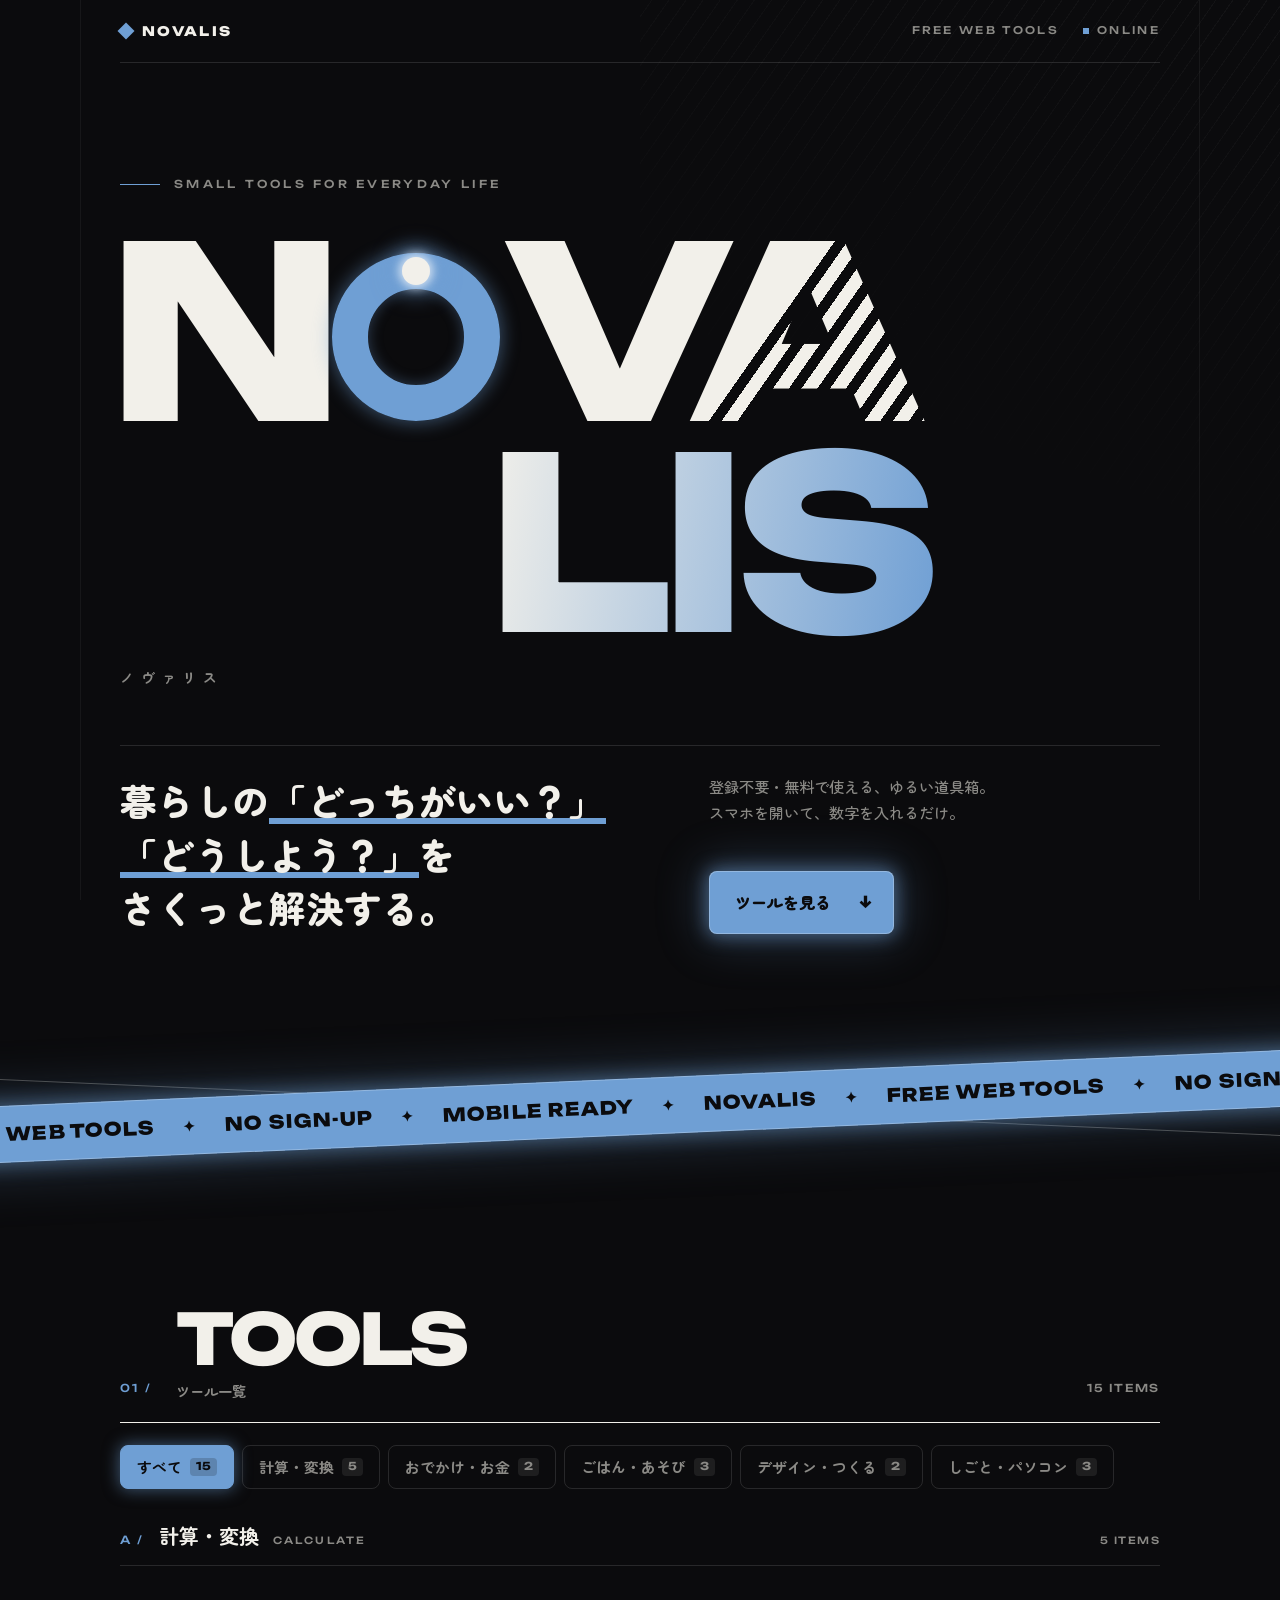
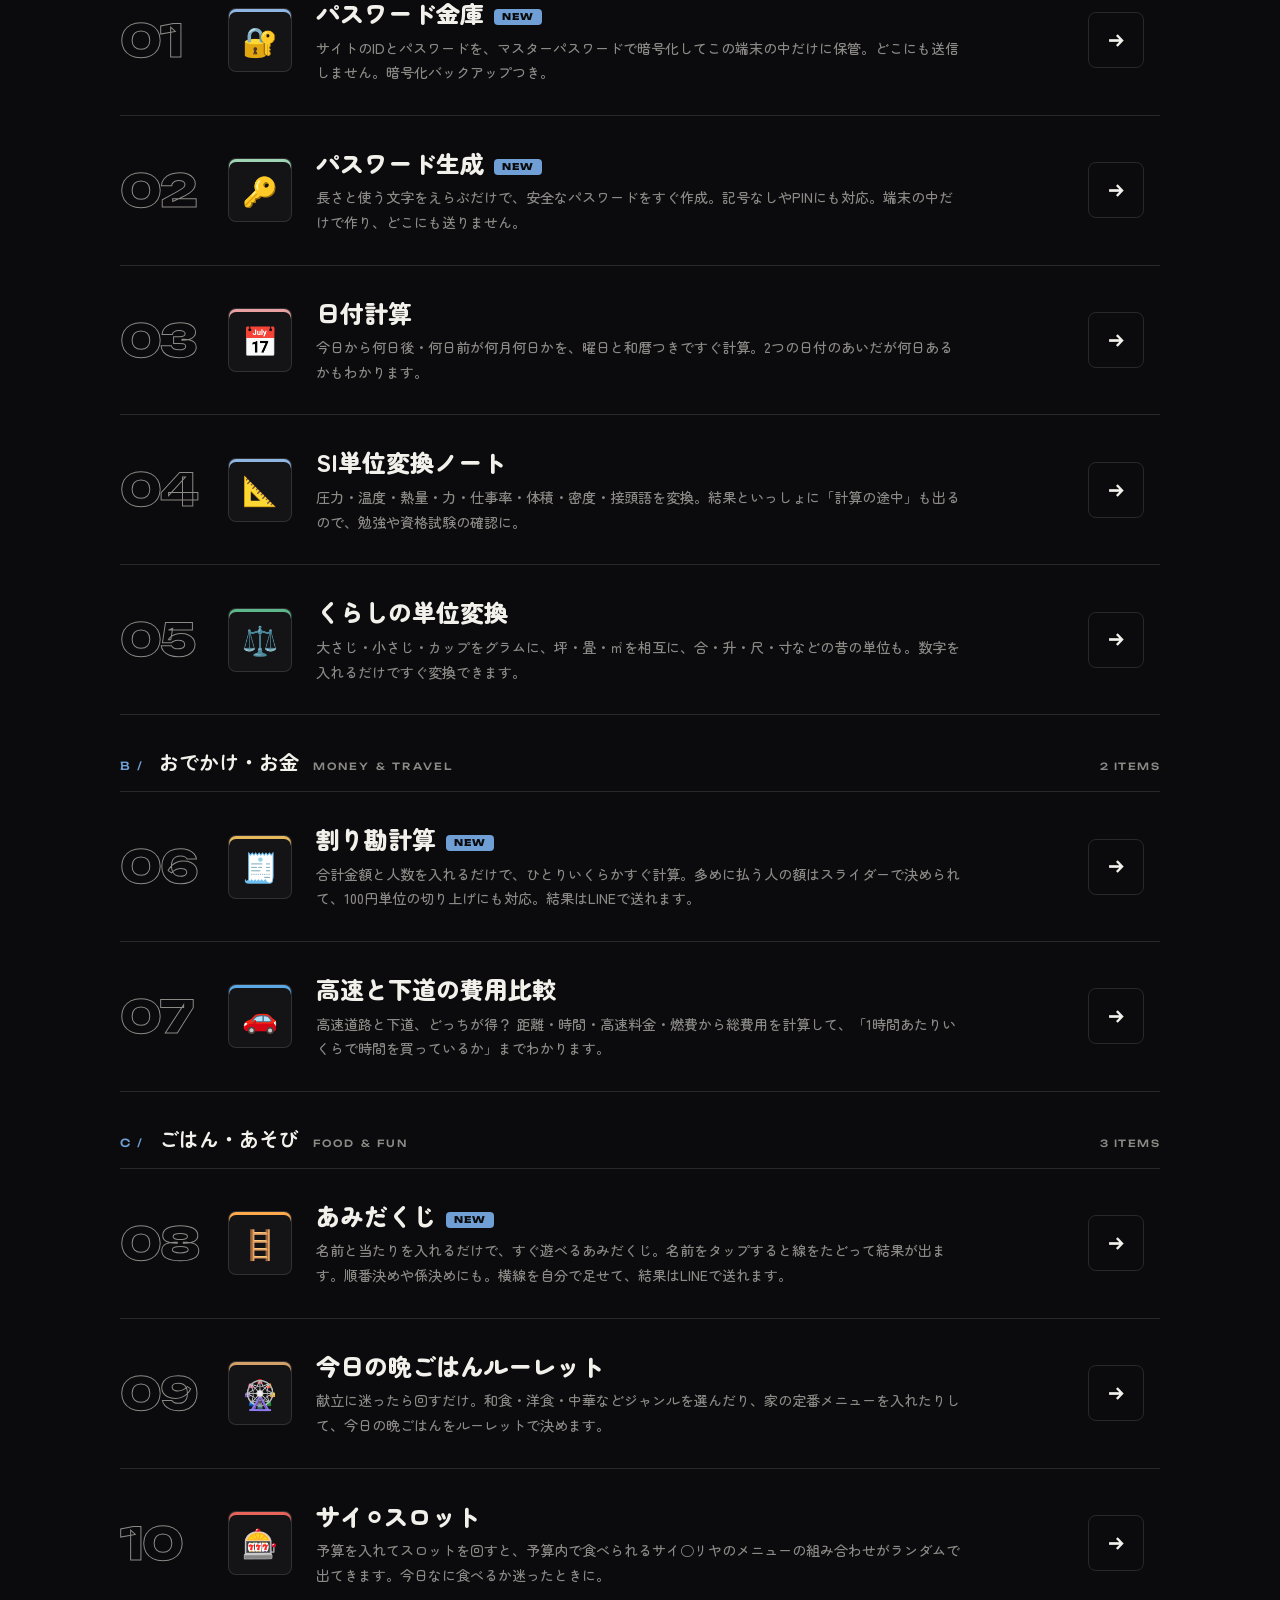
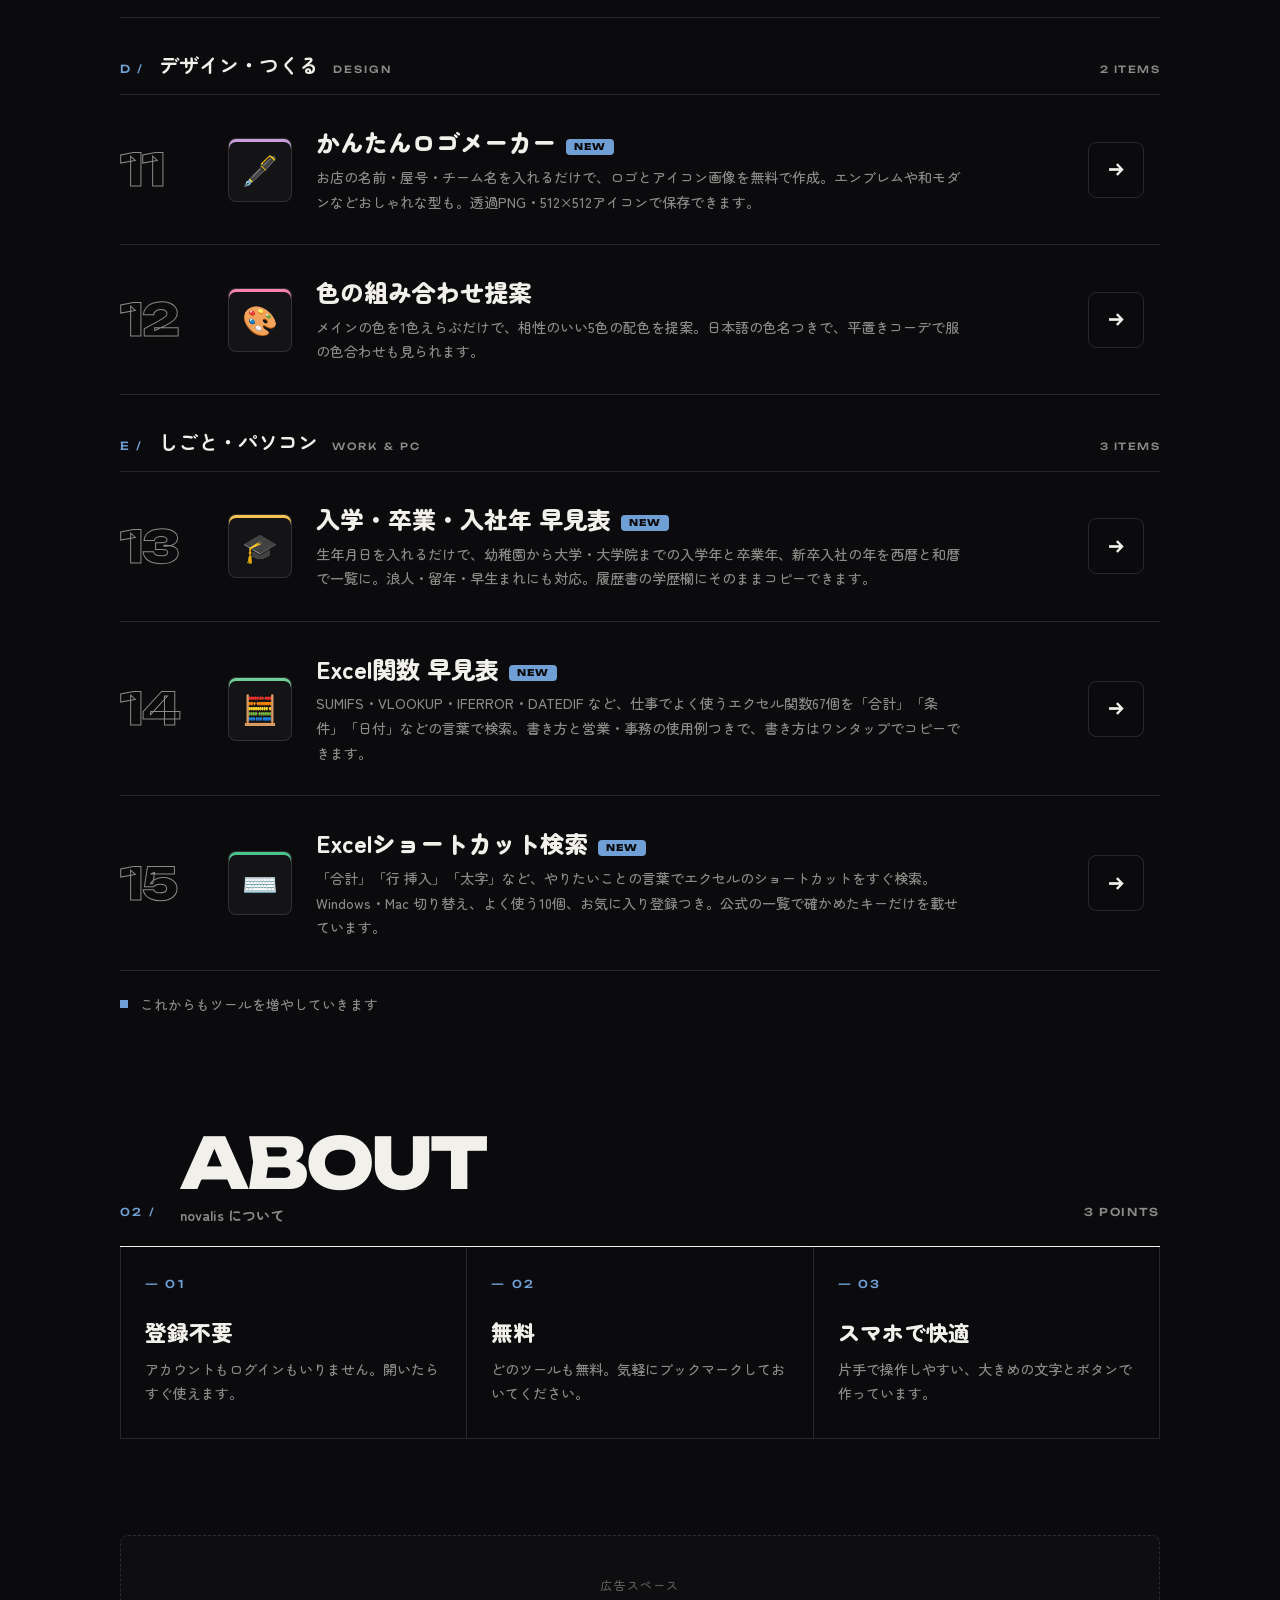
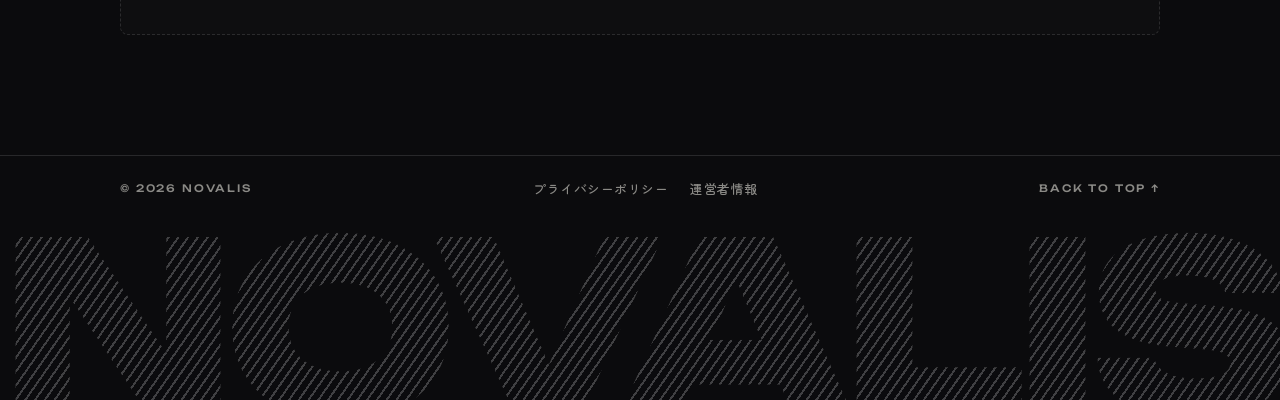
==== commit 70f6eb03: "トップページに「入学・卒業・入社年 早見表」を追加（tools.js・noscript・sitemap・README） Co-Authored-By: Claude Opus 5.5 <noreply" ====
--- a/index.html
+++ b/index.html
@@ -111,6 +111,7 @@
       <!-- JavaScriptが動かないときのための予備のリンク -->
       <noscript>
         <ul class="tool-list">
+          <li><a class="tool-card" href="https://novalis-lab.github.io/school-years/">入学・卒業・入社年 早見表</a></li>
           <li><a class="tool-card" href="https://novalis-lab.github.io/amidakuji/">あみだくじ</a></li>
           <li><a class="tool-card" href="https://novalis-lab.github.io/excel-functions/">Excel関数 早見表</a></li>
           <li><a class="tool-card" href="https://novalis-lab.github.io/excel-shortcuts/">Excelショートカット検索</a></li>
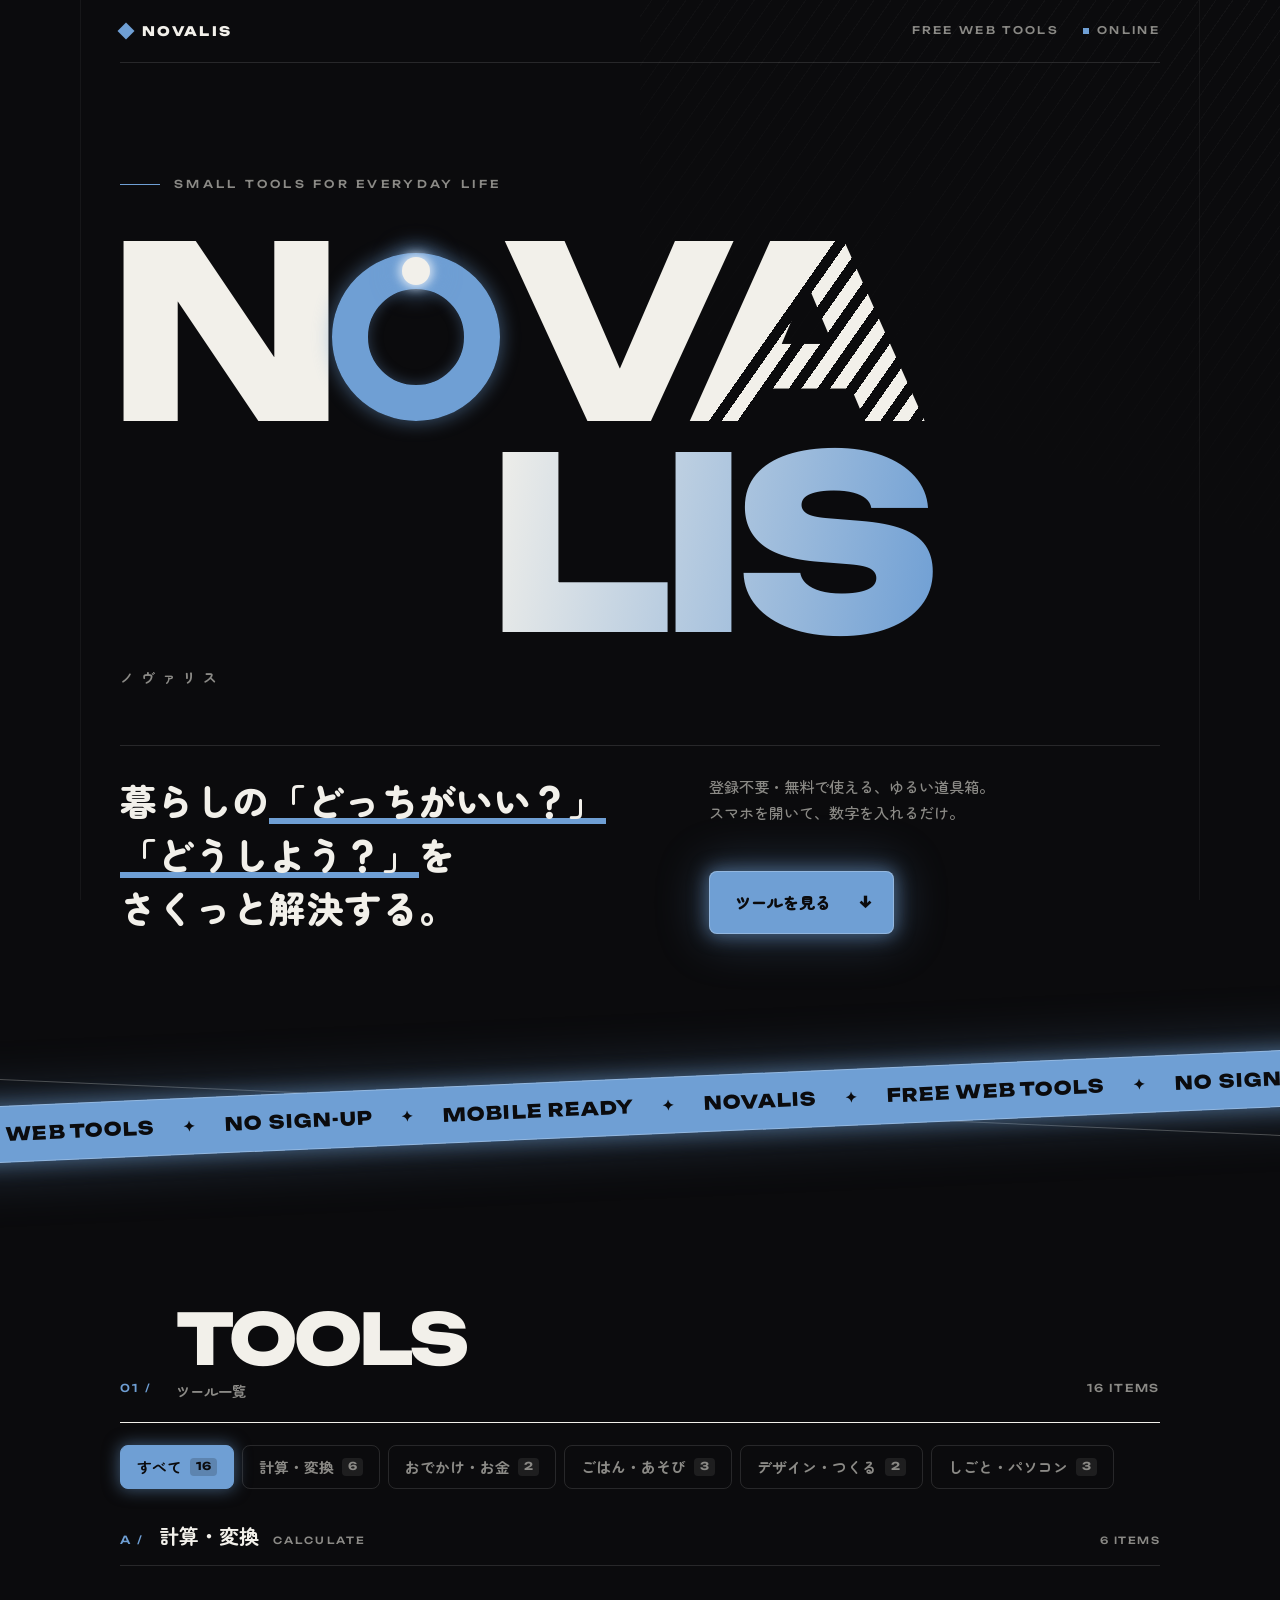
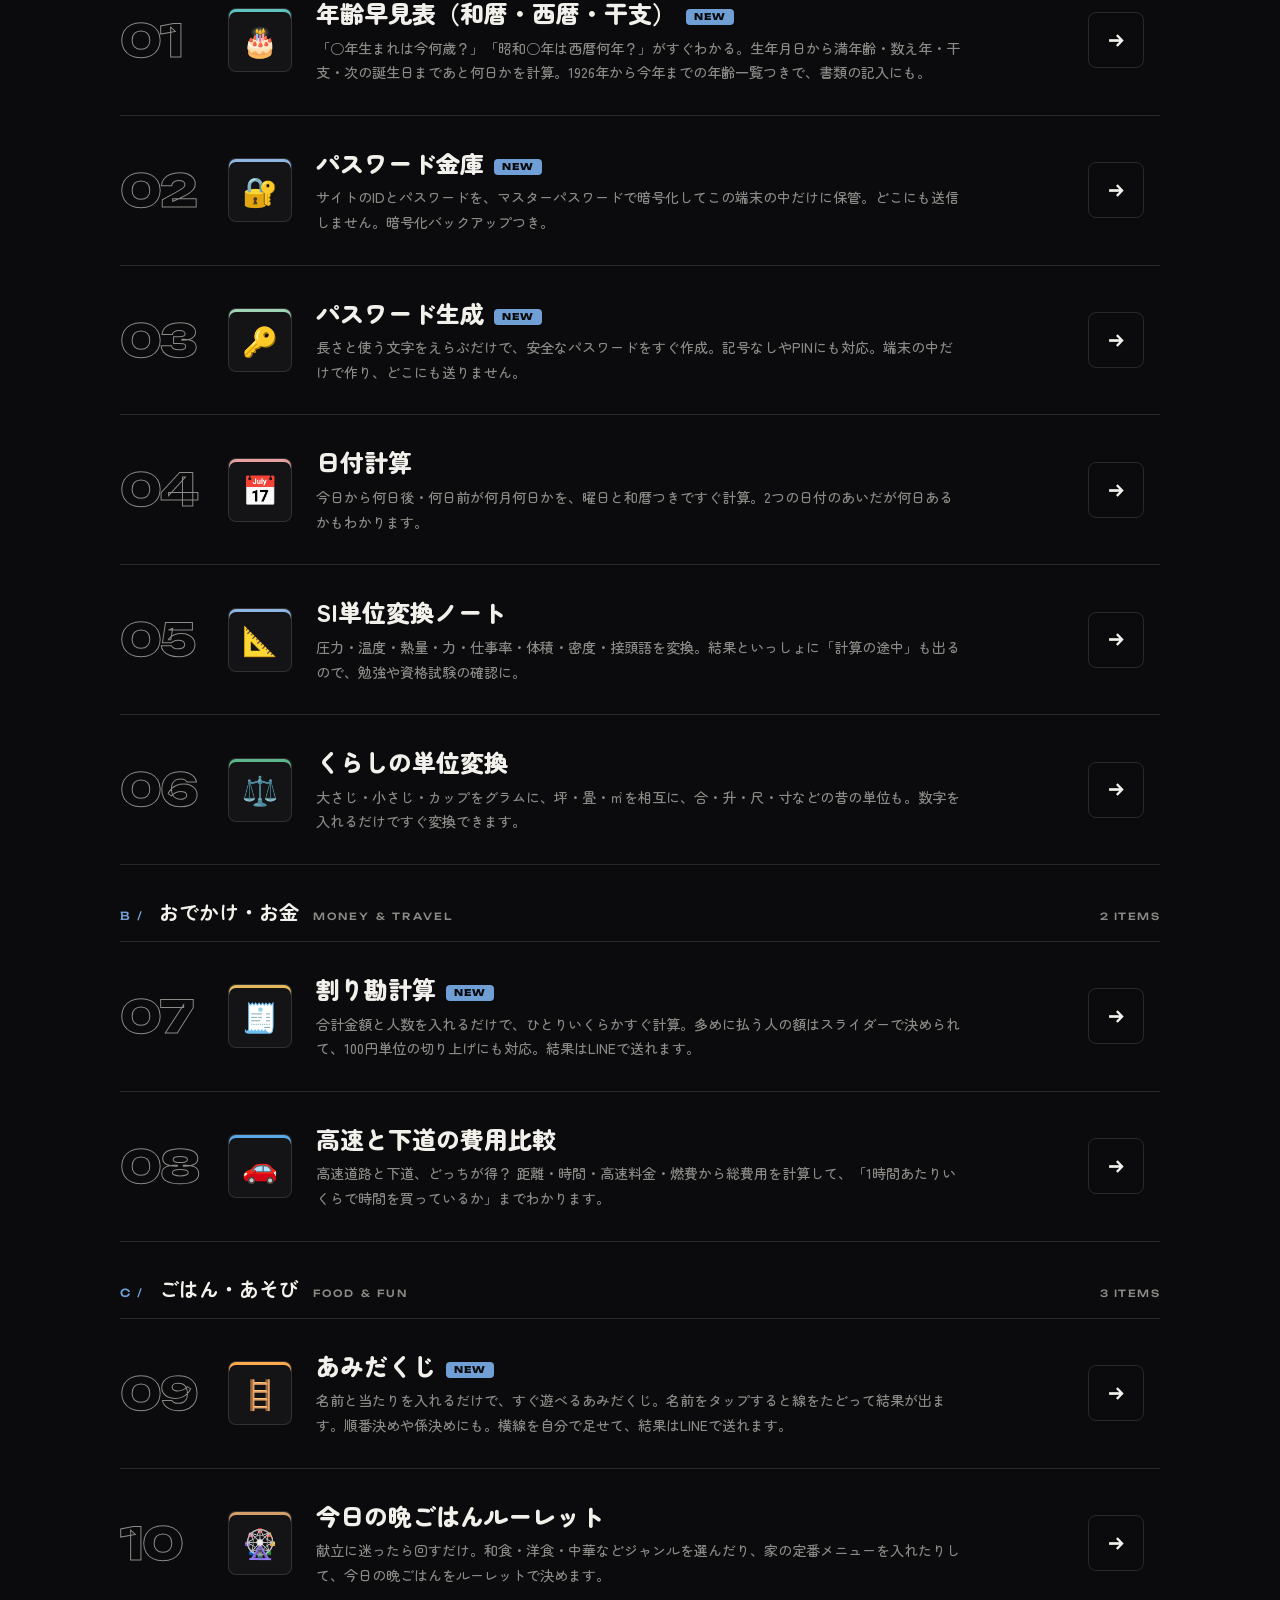
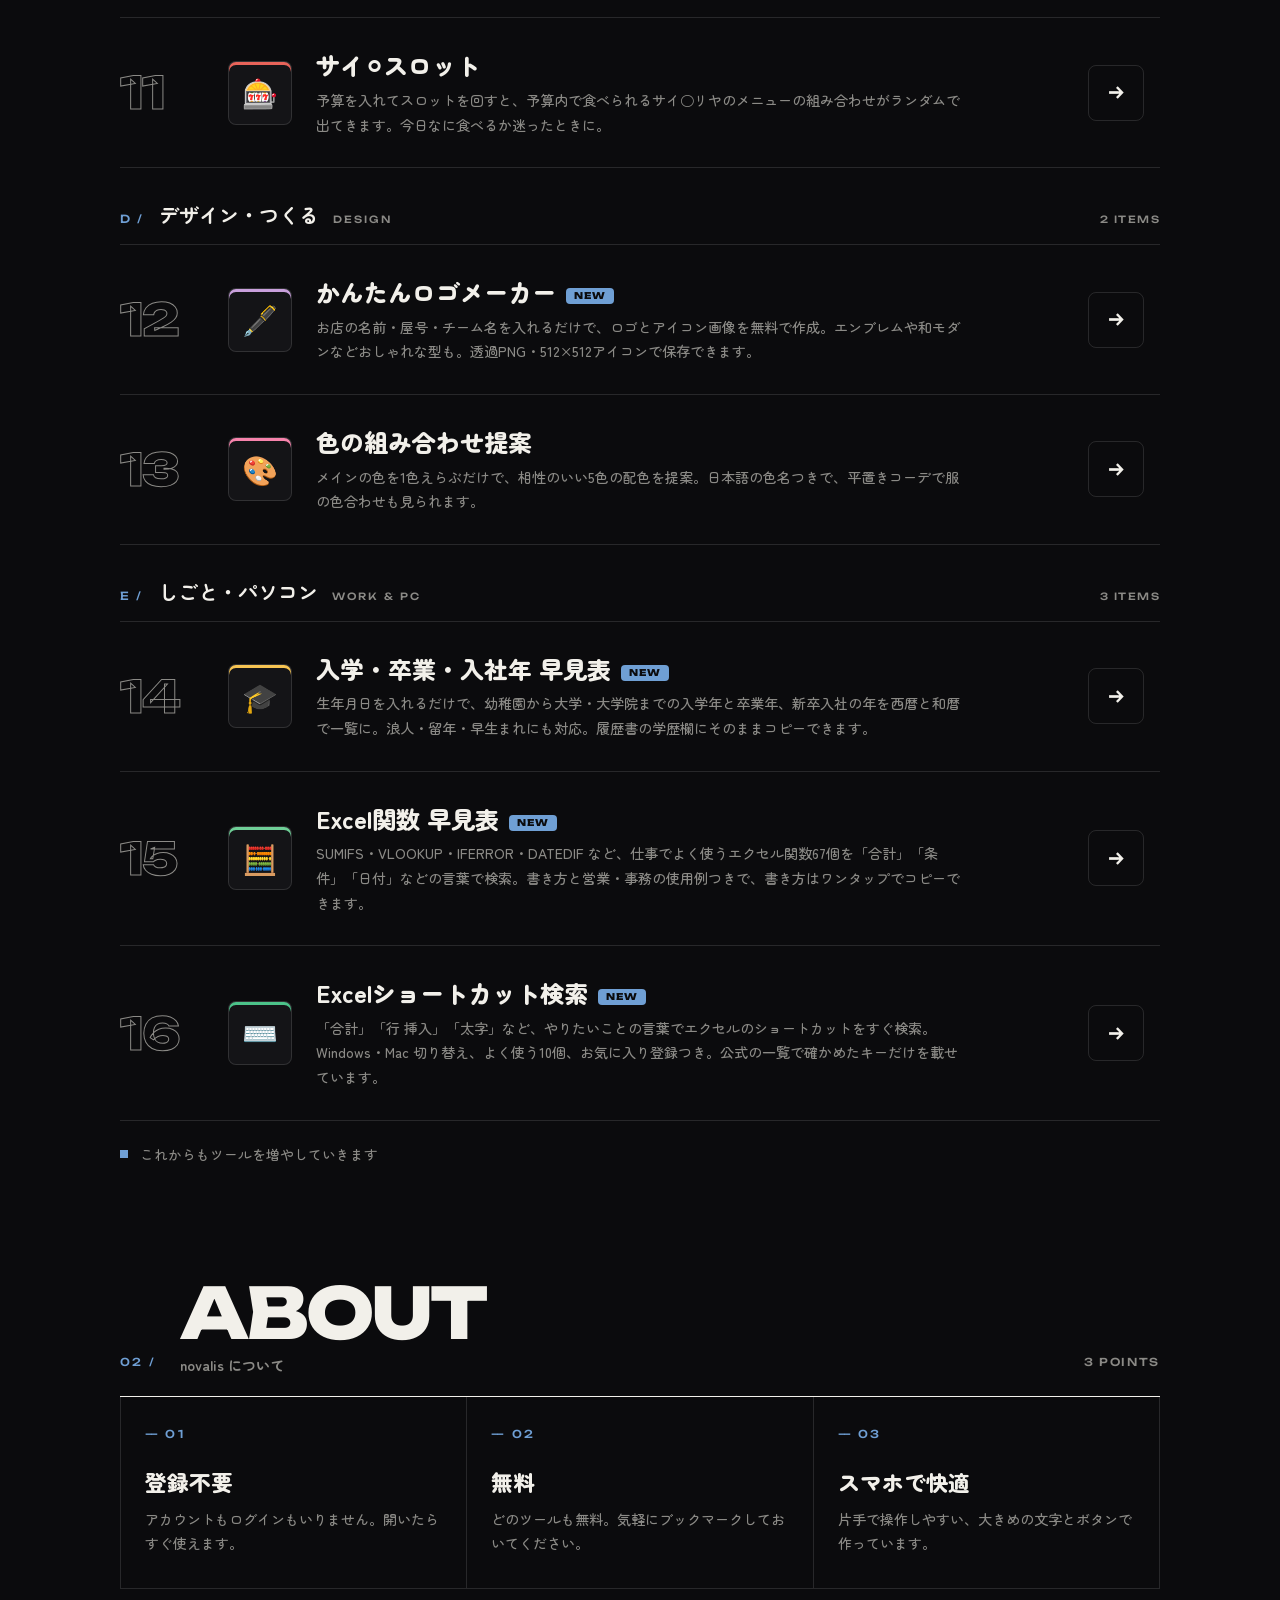
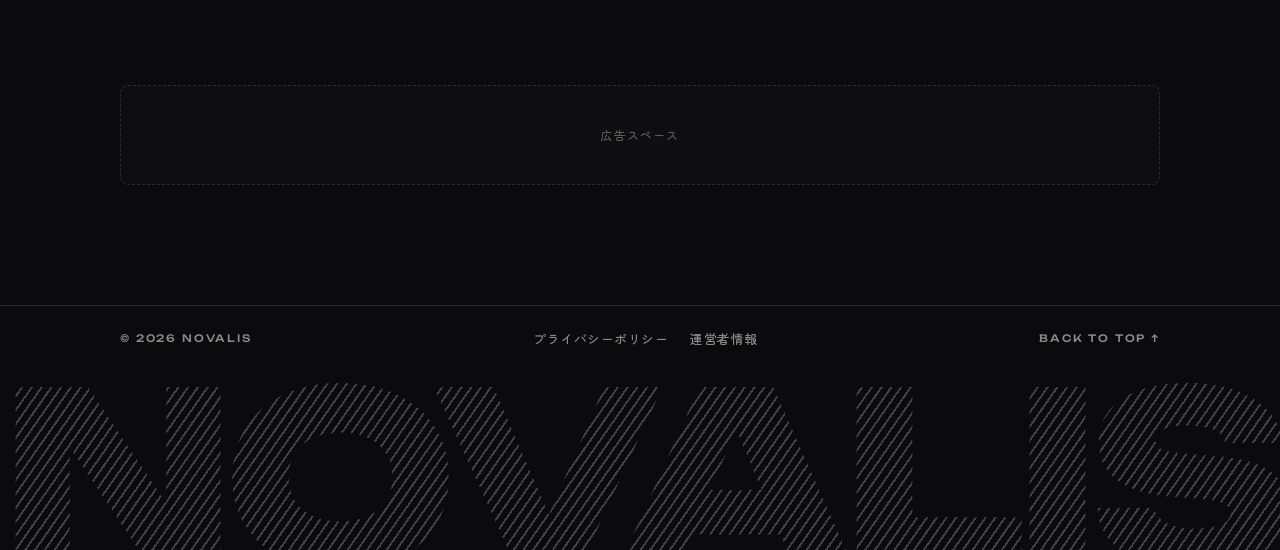
==== commit 6c86c24a: "トップページに「年齢早見表（和暦・西暦・干支）」を追加（tools.js・noscript・sitemap・README） Co-Authored-By: Claude Opus 5.5 <norep" ====
--- a/index.html
+++ b/index.html
@@ -111,6 +111,7 @@
       <!-- JavaScriptが動かないときのための予備のリンク -->
       <noscript>
         <ul class="tool-list">
+          <li><a class="tool-card" href="https://novalis-lab.github.io/age-chart/">年齢早見表（和暦・西暦・干支）</a></li>
           <li><a class="tool-card" href="https://novalis-lab.github.io/school-years/">入学・卒業・入社年 早見表</a></li>
           <li><a class="tool-card" href="https://novalis-lab.github.io/amidakuji/">あみだくじ</a></li>
           <li><a class="tool-card" href="https://novalis-lab.github.io/excel-functions/">Excel関数 早見表</a></li>
